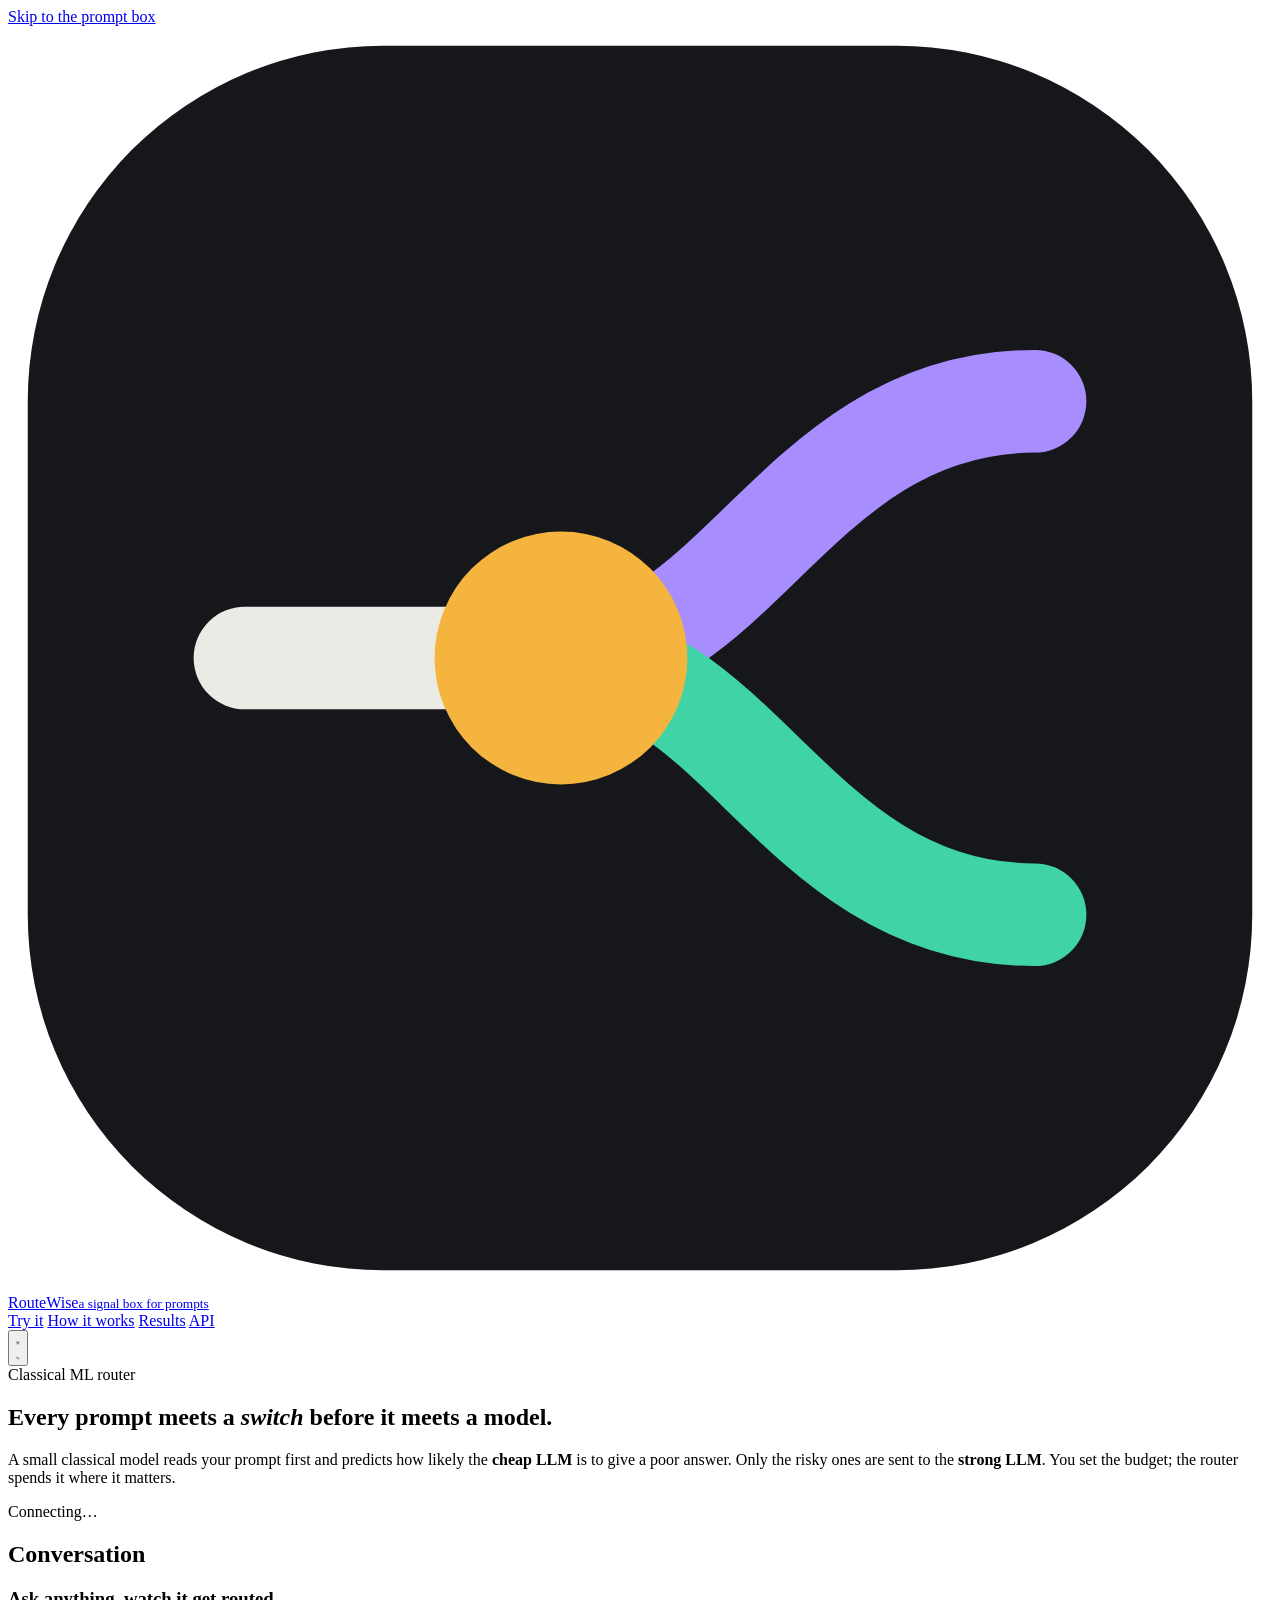
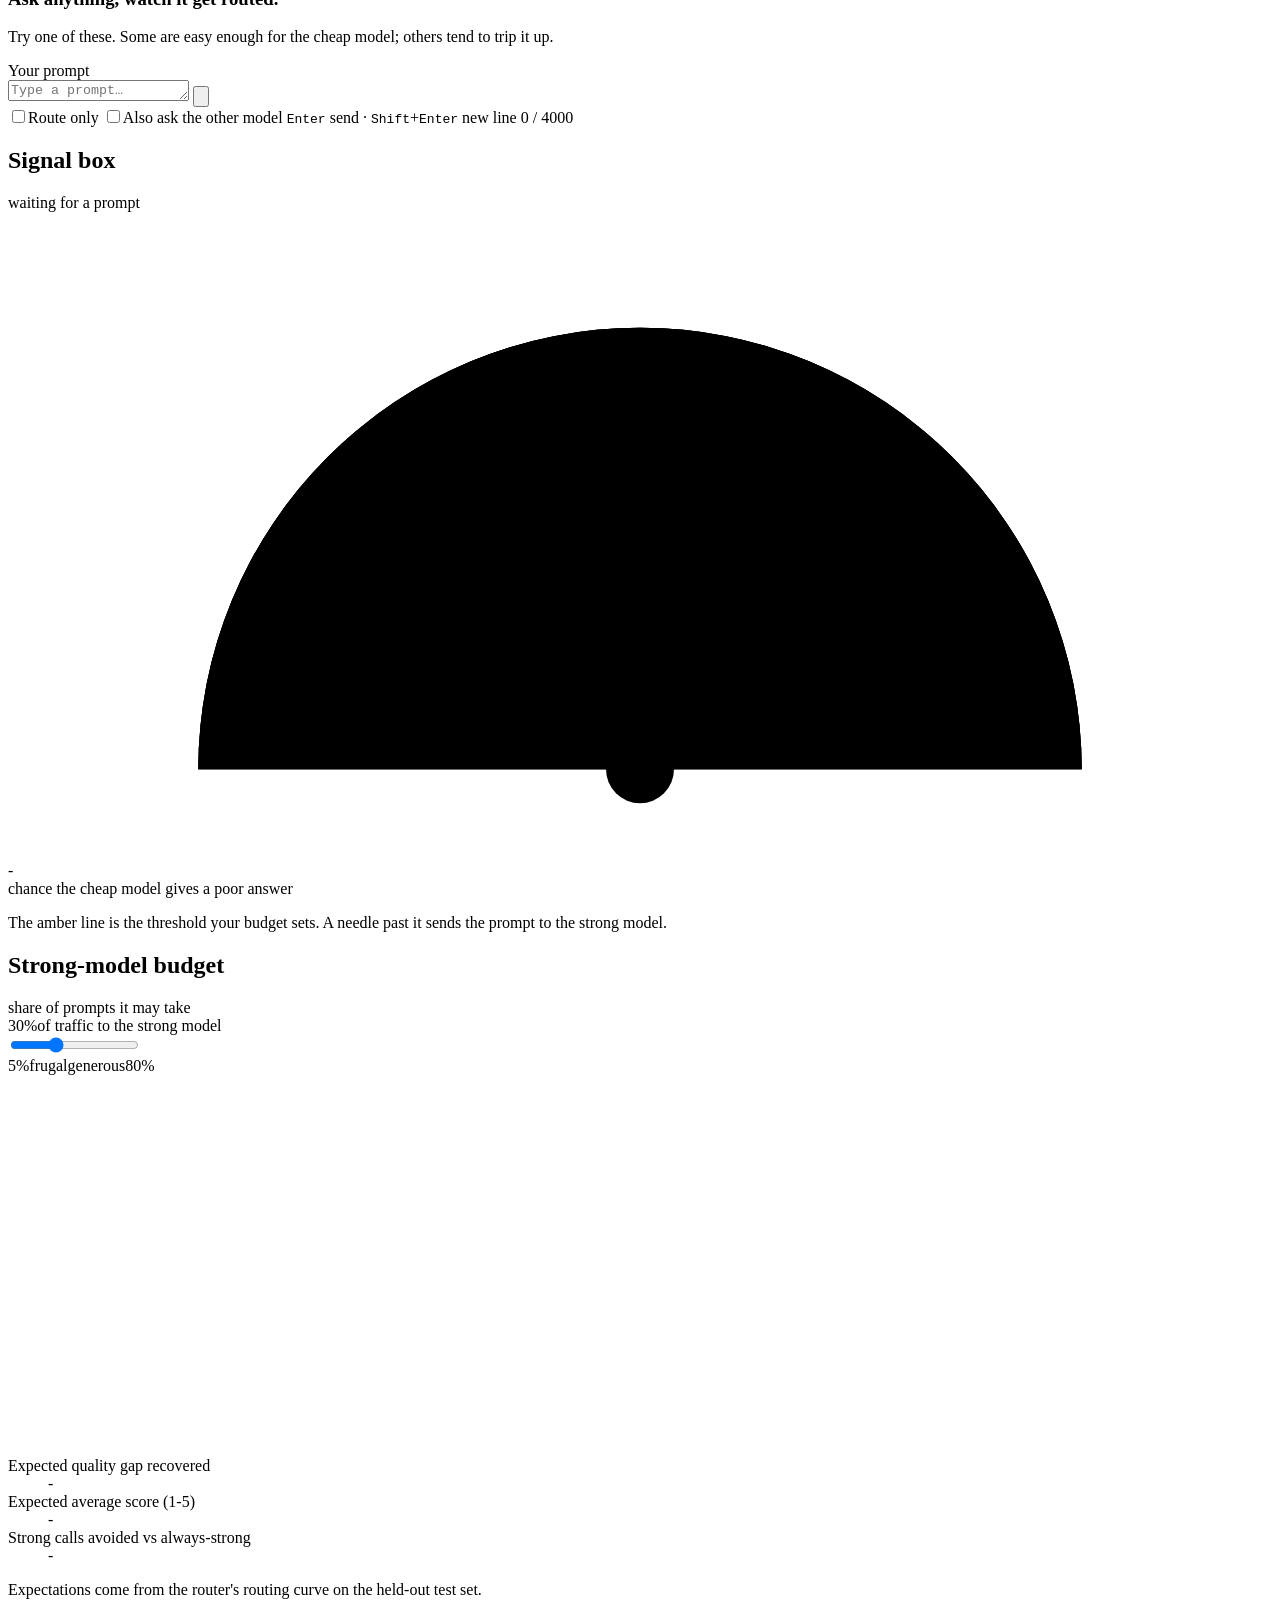
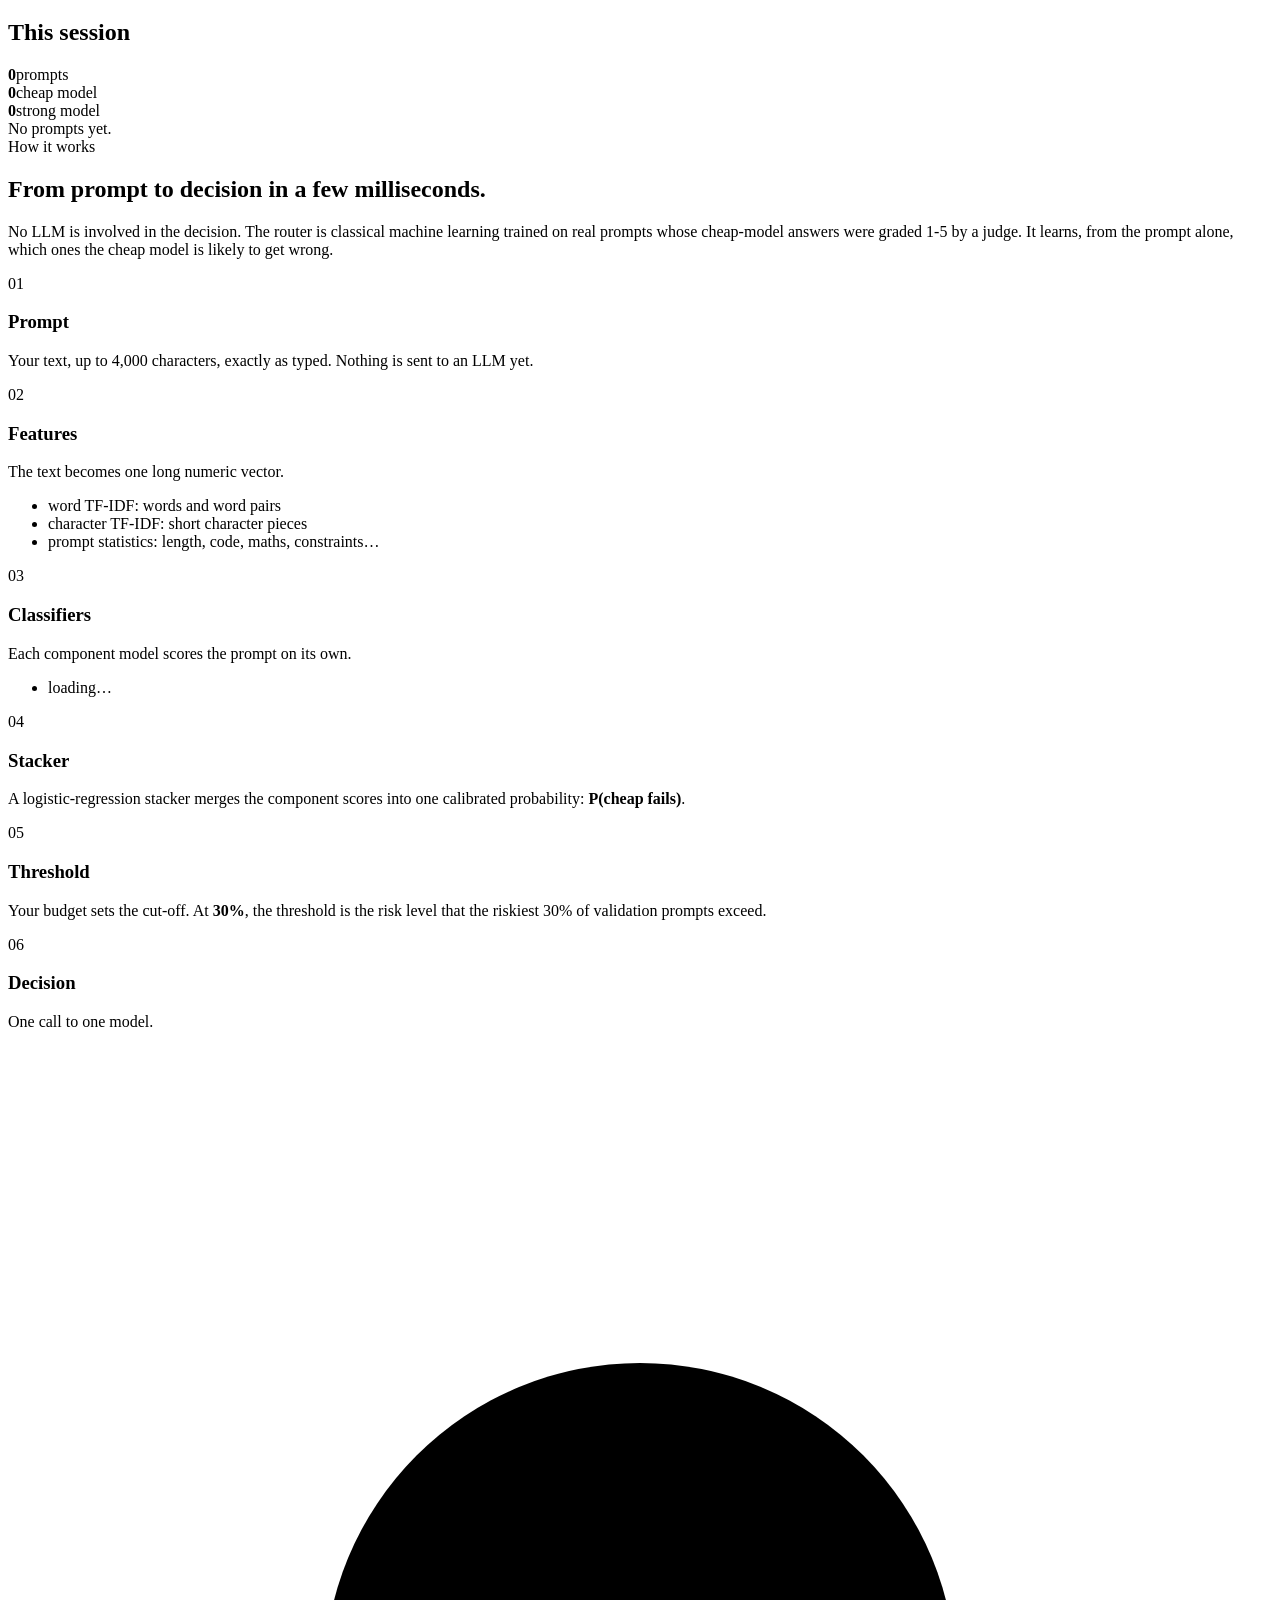
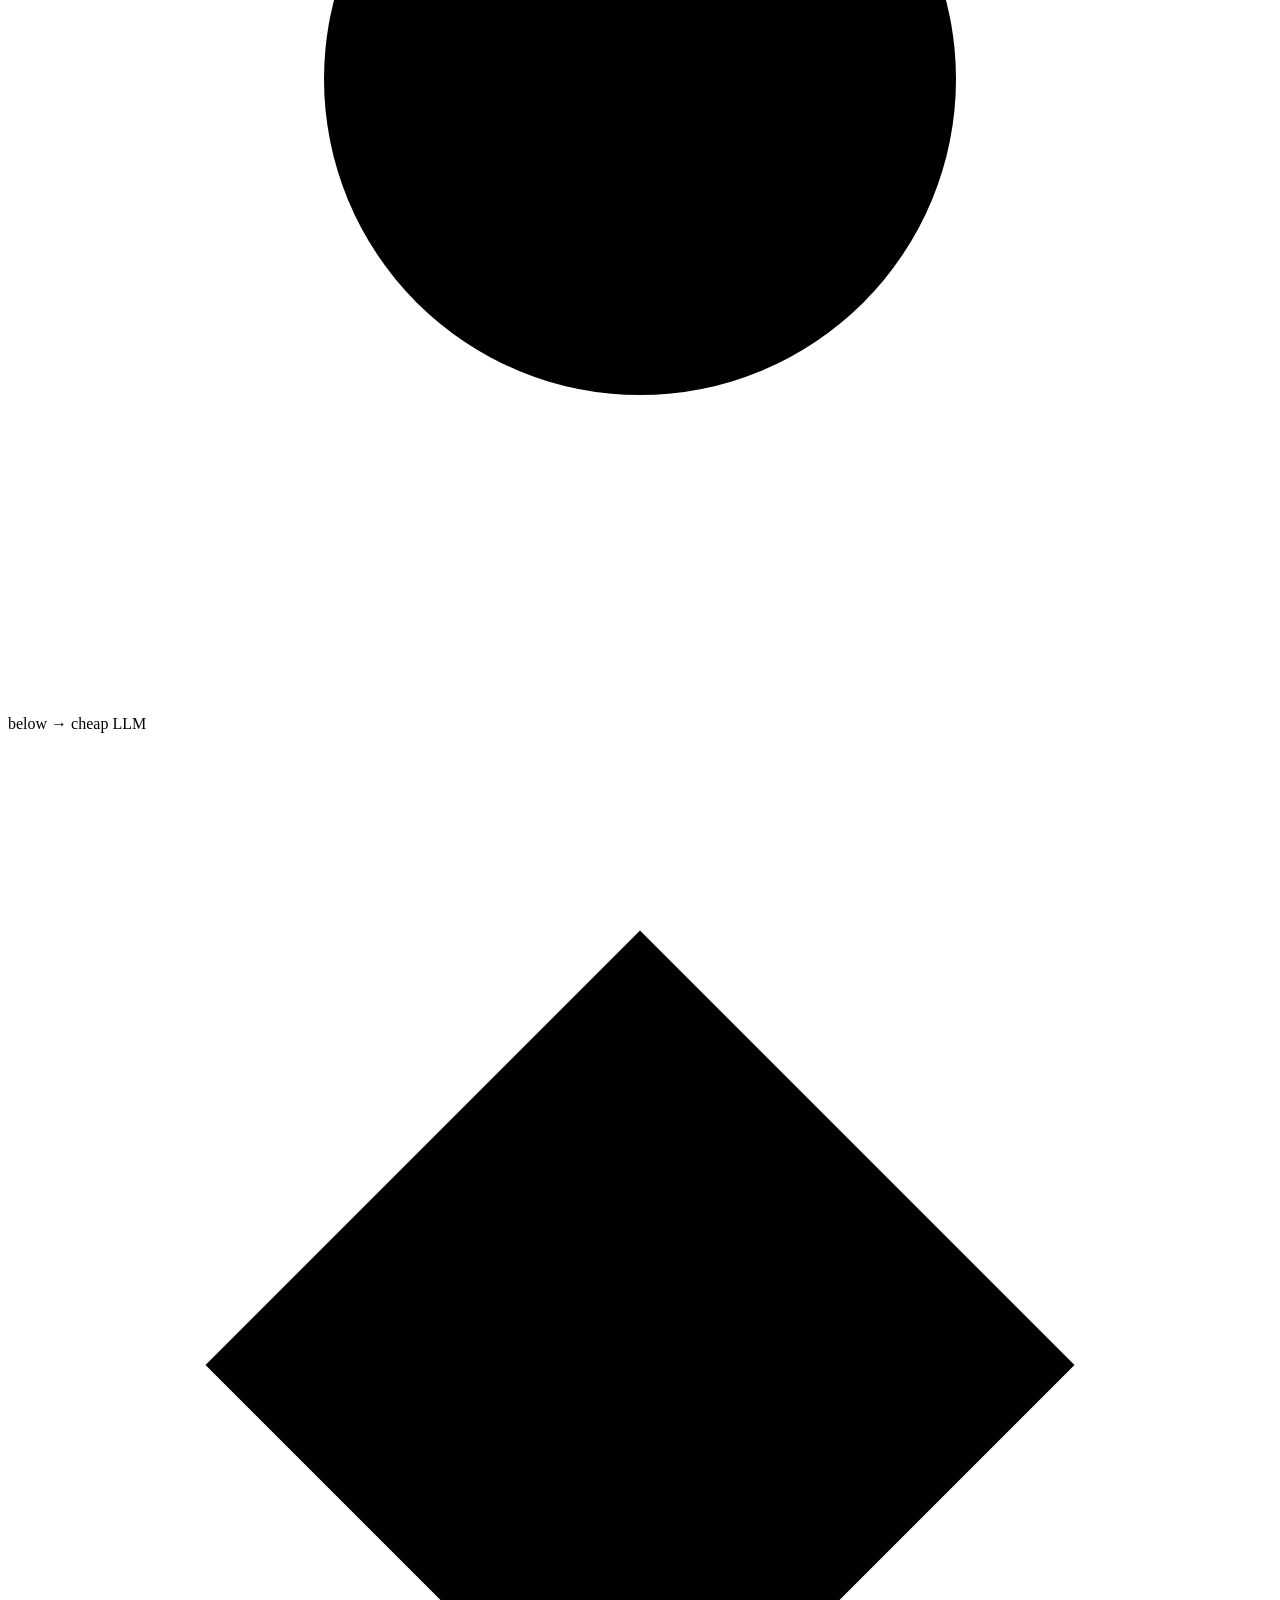
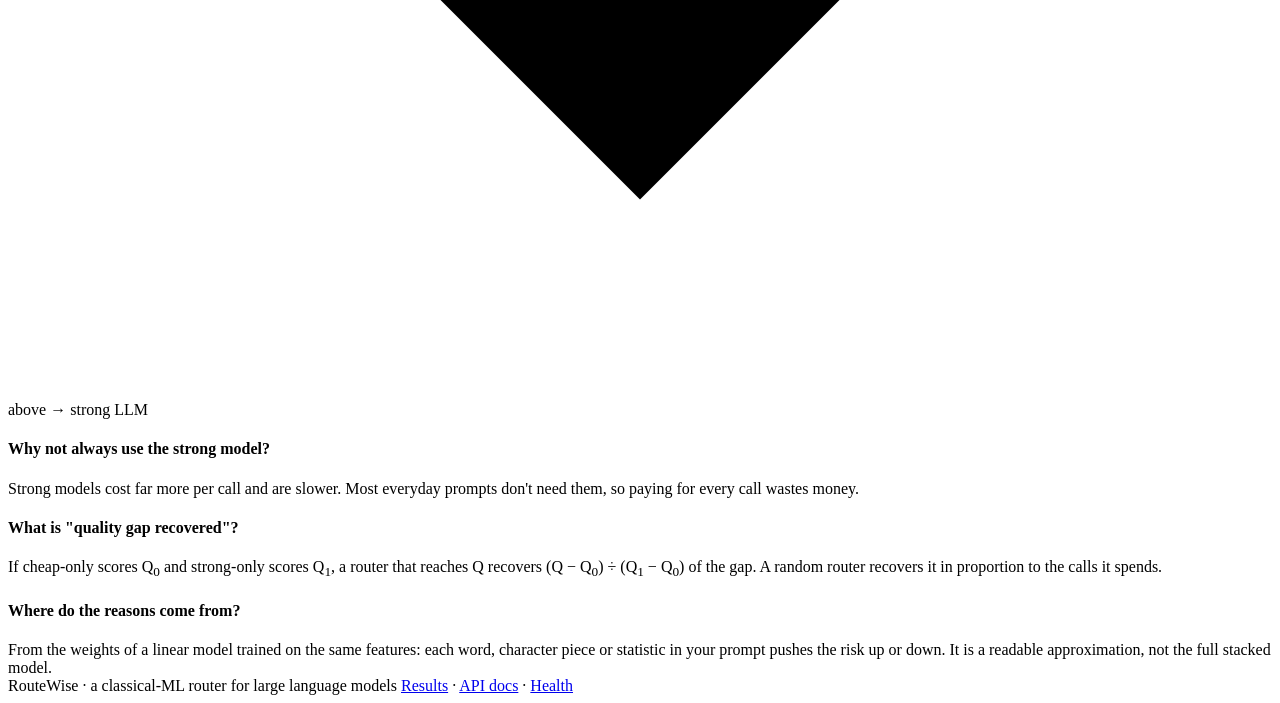
==== app/static/index.html @ d9f75d58 "RouteWise: classical-ML router that sends each prompt to the cheapest capable LLM - Data pipeline on" ====
<!doctype html>
<html lang="en">
<head>
<meta charset="utf-8">
<meta name="viewport" content="width=device-width, initial-scale=1">
<title>RouteWise · try it</title>
<meta name="description" content="A classical ML model reads each prompt first and decides whether a cheap LLM is enough or the strong LLM is needed.">
<meta name="color-scheme" content="light dark">
<link rel="icon" href="/static/favicon.svg" type="image/svg+xml">
<link rel="stylesheet" href="/static/style.css">
<script src="/static/theme.js"></script>
</head>
<body>
<a class="skip" href="#prompt">Skip to the prompt box</a>

<header class="site-head">
  <div class="wrap">
    <a class="brand" href="/" aria-label="RouteWise home">
      <svg viewBox="0 0 32 32" aria-hidden="true"><rect x=".5" y=".5" width="31" height="31" rx="9" fill="#16171b" stroke="var(--line-2)"/><path d="M6 16h8" stroke="#eceae4" stroke-width="2.6" stroke-linecap="round" fill="none"/><path d="M14 16c4.5 0 6-6.5 12-6.5" stroke="#a88dff" stroke-width="2.6" stroke-linecap="round" fill="none"/><path d="M14 16c4.5 0 6 6.5 12 6.5" stroke="#3fd3a6" stroke-width="2.6" stroke-linecap="round" fill="none"/><circle cx="14" cy="16" r="3.2" fill="#f4b43e"/></svg>
      <span>RouteWise<small>a signal box for prompts</small></span>
    </a>
    <nav class="nav" aria-label="Main">
      <a href="/" aria-current="page">Try it</a>
      <a href="#how" class="hide-sm">How it works</a>
      <a href="/results">Results</a>
      <a href="/api/docs" class="ext">API</a>
    </nav>
    <button class="theme-btn" id="themeBtn" type="button" aria-label="Toggle colour theme">
      <svg class="sun" viewBox="0 0 24 24" fill="none" stroke="currentColor" stroke-width="2" stroke-linecap="round" aria-hidden="true"><circle cx="12" cy="12" r="4.2"/><path d="M12 2.5v2M12 19.5v2M4.6 4.6l1.4 1.4M18 18l1.4 1.4M2.5 12h2M19.5 12h2M4.6 19.4 6 18M18 6l1.4-1.4"/></svg>
      <svg class="moon" viewBox="0 0 24 24" fill="none" stroke="currentColor" stroke-width="2" stroke-linecap="round" stroke-linejoin="round" aria-hidden="true"><path d="M20 14.5A8 8 0 0 1 9.5 4a8 8 0 1 0 10.5 10.5z"/></svg>
    </button>
  </div>
</header>

<main id="main">
  <section class="wrap hero" aria-labelledby="heroTitle">
    <div>
      <div class="eyebrow" id="heroEyebrow">Classical ML router</div>
      <h1 id="heroTitle">Every prompt meets a <em>switch</em> before it meets a model.</h1>
    </div>
    <div>
      <p class="lede">A small classical model reads your prompt first and predicts how likely the
        <strong class="c-cheap">cheap LLM</strong> is to give a poor answer. Only the risky ones are sent to the
        <strong class="c-strong">strong LLM</strong>. You set the budget; the router spends it where it matters.</p>
      <div class="status" id="status" aria-live="polite">
        <span class="pill" id="modePill"><span class="led"></span><span>Connecting…</span></span>
      </div>
    </div>
  </section>

  <section class="wrap console" aria-label="Chat with the router">
    <div class="card chat">
      <div class="chat-head">
        <h2>Conversation</h2>
        <button class="btn ghost" id="clearBtn" type="button" hidden>Clear</button>
      </div>
      <div class="banner" id="demoBanner" hidden>
        <svg viewBox="0 0 24 24" fill="none" stroke="currentColor" stroke-width="2" stroke-linecap="round" aria-hidden="true"><circle cx="12" cy="12" r="9.5"/><path d="M12 7.5v5.5M12 16.5v.01"/></svg>
        <div><strong>Routing-only demo.</strong> This server has no LLM key, so no model is called. You will see every routing
          decision, the risk score and the reasons, but not an answer.</div>
      </div>
      <div class="thread" id="thread" role="log" aria-live="polite" aria-label="Messages and routing decisions">
        <div class="empty" id="empty">
          <h3>Ask anything, watch it get routed.</h3>
          <p>Try one of these. Some are easy enough for the cheap model; others tend to trip it up.</p>
          <div class="examples" id="examples"></div>
        </div>
      </div>
      <form class="composer" id="ask" autocomplete="off">
        <label for="prompt" class="sr-only">Your prompt</label>
        <div class="field">
          <textarea id="prompt" rows="1" maxlength="4000" placeholder="Type a prompt…" aria-describedby="keyHint"></textarea>
          <button class="btn primary send" id="send" type="submit" aria-label="Send prompt">
            <svg viewBox="0 0 24 24" fill="none" stroke="currentColor" stroke-width="2.2" stroke-linecap="round" stroke-linejoin="round" aria-hidden="true"><path d="M5 12h14M13 6l6 6-6 6"/></svg>
          </button>
        </div>
        <div class="composer-row">
          <label class="toggle"><input type="checkbox" id="routeOnly"><span>Route only</span></label>
          <label class="toggle"><input type="checkbox" id="compare"><span>Also ask the other model</span></label>
          <span class="spacer"></span>
          <span id="keyHint"><kbd>Enter</kbd> send · <kbd>Shift</kbd>+<kbd>Enter</kbd> new line</span>
          <span class="count num" id="count" aria-live="off">0 / 4000</span>
        </div>
      </form>
    </div>

    <aside class="side" aria-label="Router panel">
      <section class="card pad" aria-labelledby="sbTitle">
        <div class="card-title"><h2 id="sbTitle">Signal box</h2><span class="small muted" id="sbSub">waiting for a prompt</span></div>
        <div class="gauge-wrap">
          <svg class="gauge idle" id="gauge" viewBox="-26 -4 372 190" role="img" aria-labelledby="gaugeDesc">
            <desc id="gaugeDesc">Risk gauge: no prompt routed yet.</desc>
            <path class="track-bg" d="M30 160 A130 130 0 0 1 290 160"/>
            <path class="zone cheap" id="zoneCheap" pathLength="100" d="M30 160 A130 130 0 0 1 290 160" style="stroke-dasharray:30 100"/>
            <path class="zone strong" id="zoneStrong" pathLength="100" d="M30 160 A130 130 0 0 1 290 160" style="stroke-dasharray:70 100;stroke-dashoffset:-30"/>
            <g id="ticks"></g>
            <g class="thr-g" id="thrG" style="transform:rotate(-36deg)"><line class="thr-line" x1="160" y1="16" x2="160" y2="44"/></g>
            <g class="needle-g" id="needleG" style="transform:rotate(-90deg)"><line class="needle" x1="160" y1="160" x2="160" y2="52"/></g>
            <circle class="hub" cx="160" cy="160" r="10"/><circle class="hub-in" cx="160" cy="160" r="4"/>
          </svg>
        </div>
        <div class="gauge-read">
          <div class="big" id="pBig">-</div>
          <div class="lab">chance the cheap model gives a poor answer</div>
        </div>
        <div class="verdict" id="verdict" aria-live="polite"></div>
        <p class="verdict-note" id="verdictNote">The <span class="c-signal">amber line</span> is the threshold your budget sets. A needle past it sends the prompt to the strong model.</p>
        <div class="why-cols" id="why" hidden>
          <div class="why-col"><h4><i class="bg-strong"></i>Pushed towards the strong model</h4><div class="chips" id="whyStrong"></div></div>
          <div class="why-col"><h4><i class="bg-cheap"></i>Pushed towards the cheap model</h4><div class="chips" id="whyCheap"></div></div>
        </div>
        <div class="signals" id="signals" hidden></div>
      </section>

      <section class="card pad" aria-labelledby="budgetTitle">
        <div class="card-title"><h2 id="budgetTitle">Strong-model budget</h2><span class="small muted">share of prompts it may take</span></div>
        <div class="budget-val"><span class="big" id="shareLbl">30%</span><span class="muted small">of traffic to the strong model</span></div>
        <input class="range" id="share" type="range" min="5" max="80" step="5" value="30" aria-describedby="budgetHelp" aria-valuetext="30 percent">
        <div class="range-scale" aria-hidden="true"><span>5%</span><span>frugal</span><span>generous</span><span>80%</span></div>
        <svg class="spark" id="spark" viewBox="0 0 300 86" aria-hidden="true" hidden></svg>
        <dl class="kv">
          <dt>Expected quality gap recovered</dt><dd id="expPgr">-</dd>
          <dt>Expected average score (1-5)</dt><dd id="expQ">-</dd>
          <dt>Strong calls avoided vs always-strong</dt><dd id="saved">-</dd>
        </dl>
        <p class="cap" id="budgetHelp">Expectations come from the router's routing curve on the held-out test set.</p>
      </section>

      <section class="card pad" aria-labelledby="sessTitle">
        <div class="card-title"><h2 id="sessTitle">This session</h2><span class="small muted" id="sessShare"></span></div>
        <div class="tally">
          <div><b id="nAll">0</b><span>prompts</span></div>
          <div><b id="nCheap" class="c-cheap">0</b><span>cheap model</span></div>
          <div><b id="nStrong" class="c-strong">0</b><span>strong model</span></div>
        </div>
        <div class="split" aria-hidden="true"><i class="bg-cheap" id="splitCheap" style="flex-grow:0"></i><i class="bg-strong" id="splitStrong" style="flex-grow:0"></i></div>
        <div class="small muted" id="sessAvg">No prompts yet.</div>
      </section>
    </aside>
  </section>

  <section class="wrap how" id="how" aria-labelledby="howTitle">
    <div class="section-head">
      <div>
        <div class="eyebrow">How it works</div>
        <h2 id="howTitle">From prompt to decision in a few milliseconds.</h2>
      </div>
      <p>No LLM is involved in the decision. The router is classical machine learning trained on real prompts whose
        cheap-model answers were graded 1-5 by a judge. It learns, from the prompt alone, which ones the cheap model is likely to get wrong.</p>
    </div>
    <div class="pipe" role="list">
      <span class="pulse" aria-hidden="true"></span>
      <div class="stage" role="listitem"><div class="node">
        <div class="n">01</div><h3>Prompt</h3>
        <p>Your text, up to 4,000 characters, exactly as typed. Nothing is sent to an LLM yet.</p>
      </div></div>
      <div class="stage" role="listitem"><div class="node">
        <div class="n">02</div><h3>Features</h3>
        <p>The text becomes one long numeric vector.</p>
        <ul><li>word TF-IDF: words and word pairs</li><li>character TF-IDF: short character pieces</li><li>prompt statistics: length, code, maths, constraints…</li></ul>
      </div></div>
      <div class="stage" role="listitem"><div class="node">
        <div class="n">03</div><h3>Classifiers</h3>
        <p>Each component model scores the prompt on its own.</p>
        <ul id="components"><li class="muted">loading…</li></ul>
      </div></div>
      <div class="stage router" role="listitem"><div class="node">
        <div class="n">04</div><h3>Stacker</h3>
        <p>A logistic-regression stacker merges the component scores into one calibrated probability: <strong>P(cheap fails)</strong>.</p>
      </div></div>
      <div class="stage" role="listitem"><div class="node">
        <div class="n">05</div><h3>Threshold</h3>
        <p>Your budget sets the cut-off. At <strong id="howShare">30%</strong>, the threshold is the risk level that the riskiest <span id="howShare2">30%</span> of validation prompts exceed.</p>
      </div></div>
      <div class="stage" role="listitem"><div class="node">
        <div class="n">06</div><h3>Decision</h3>
        <p>One call to one model.</p>
        <div class="fork">
          <span class="route-badge cheap"><svg viewBox="0 0 16 16" aria-hidden="true"><circle cx="8" cy="8" r="4" fill="currentColor"/></svg>below → cheap LLM</span>
          <span class="route-badge strong"><svg viewBox="0 0 16 16" aria-hidden="true"><path d="M8 2.5l5.5 5.5L8 13.5 2.5 8z" fill="currentColor"/></svg>above → strong LLM</span>
        </div>
      </div></div>
    </div>
    <div class="how-notes">
      <div class="card"><h4>Why not always use the strong model?</h4>Strong models cost far more per call and are slower. Most everyday prompts don't need them, so paying for every call wastes money.</div>
      <div class="card"><h4>What is "quality gap recovered"?</h4>If cheap-only scores Q<sub>0</sub> and strong-only scores Q<sub>1</sub>, a router that reaches Q recovers (Q − Q<sub>0</sub>) ÷ (Q<sub>1</sub> − Q<sub>0</sub>) of the gap. A random router recovers it in proportion to the calls it spends.</div>
      <div class="card"><h4>Where do the reasons come from?</h4>From the weights of a linear model trained on the same features: each word, character piece or statistic in your prompt pushes the risk up or down. It is a readable approximation, not the full stacked model.</div>
    </div>
  </section>
</main>

<footer class="site-foot">
  <div class="wrap">
    <span>RouteWise · a classical-ML router for large language models</span>
    <span><a href="/results">Results</a> · <a href="/api/docs">API docs</a> · <a href="/api/health">Health</a></span>
  </div>
</footer>
<script src="/static/common.js"></script>
<script src="/static/md.js"></script>
<script src="/static/app.js"></script>
</body>
</html>
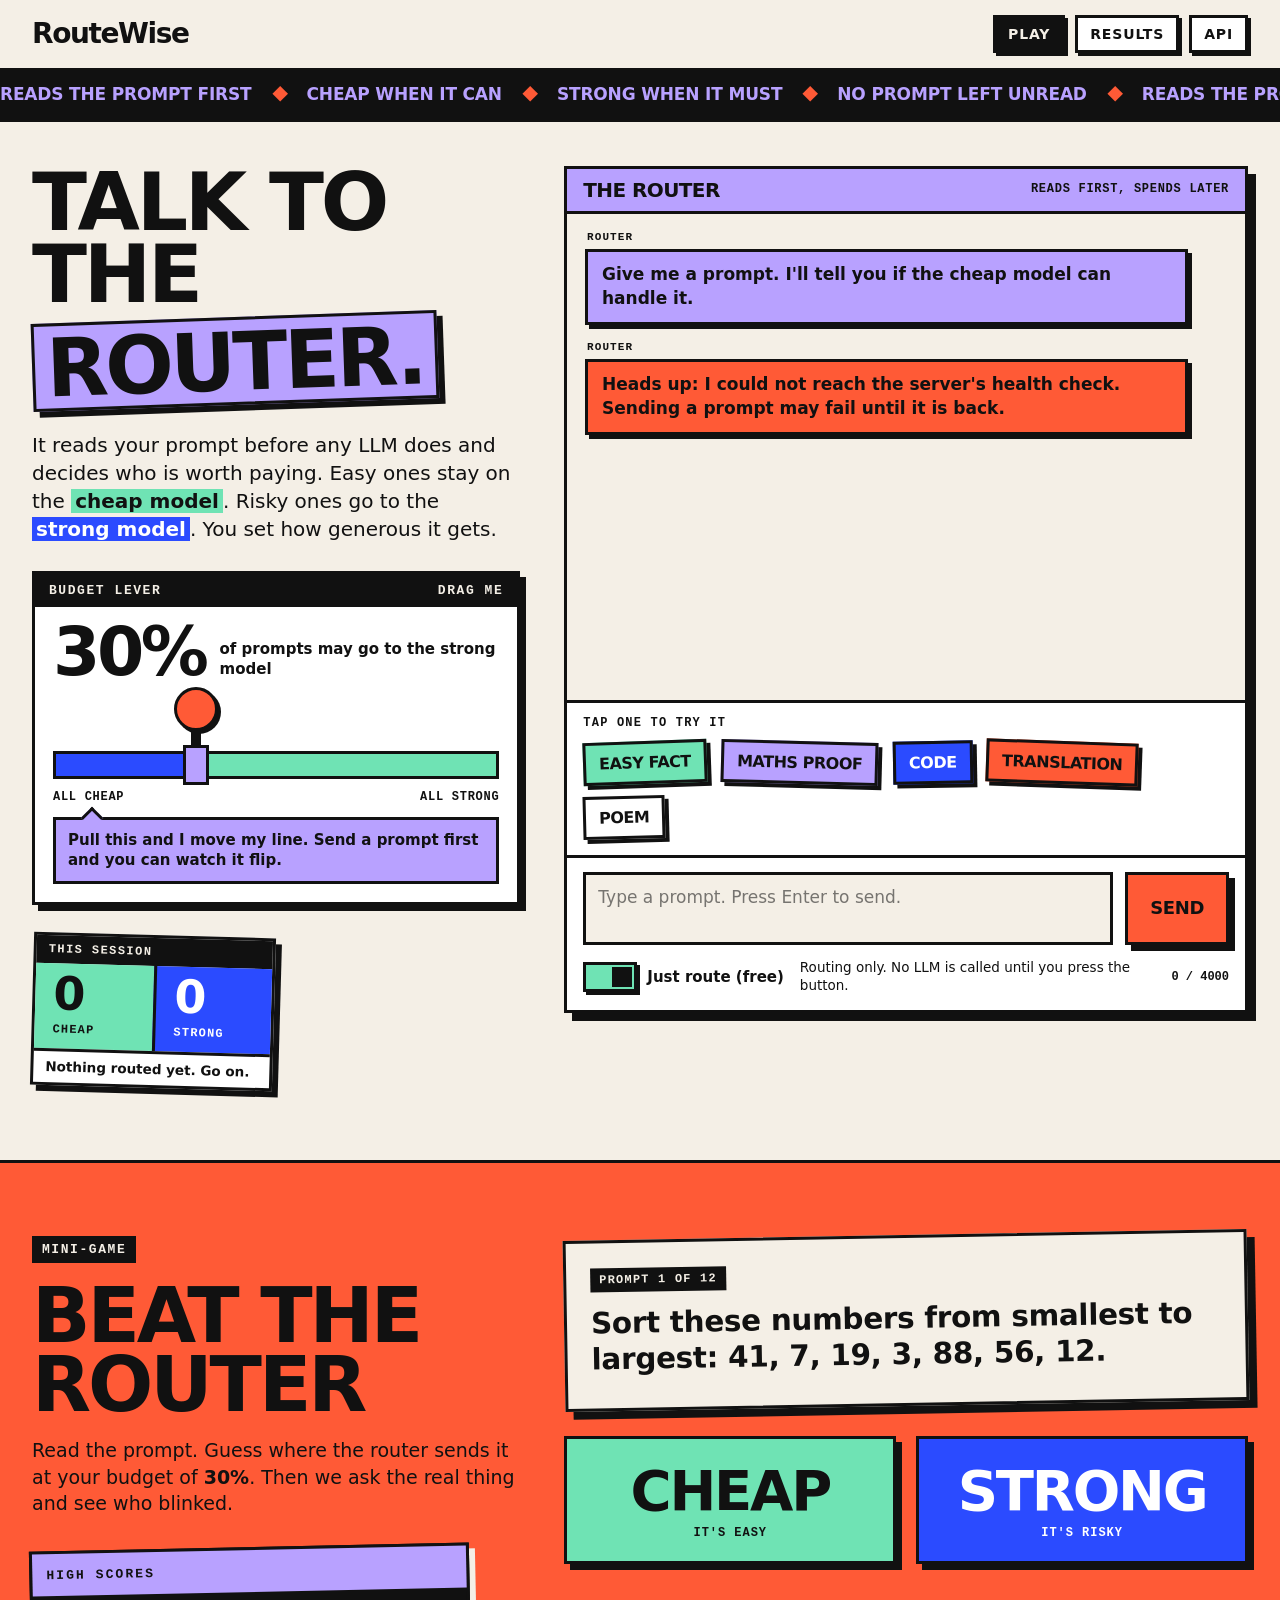
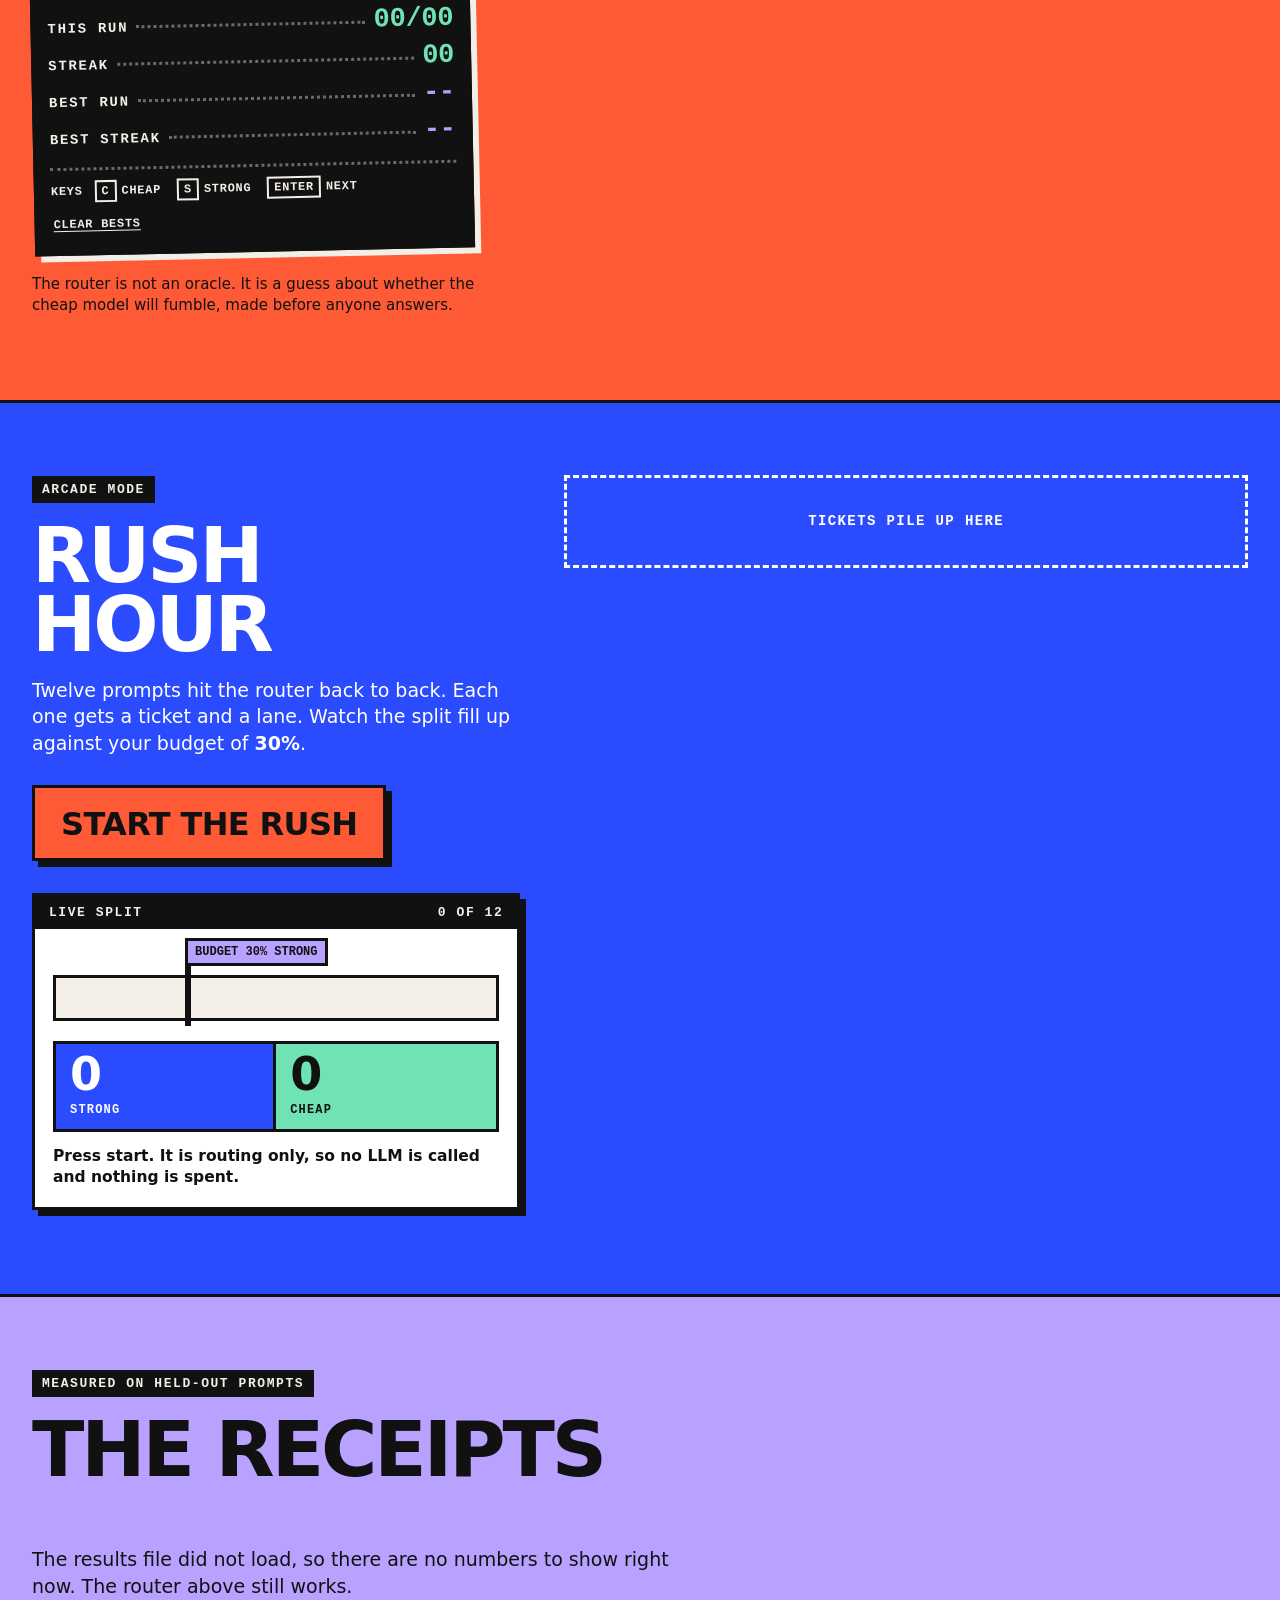
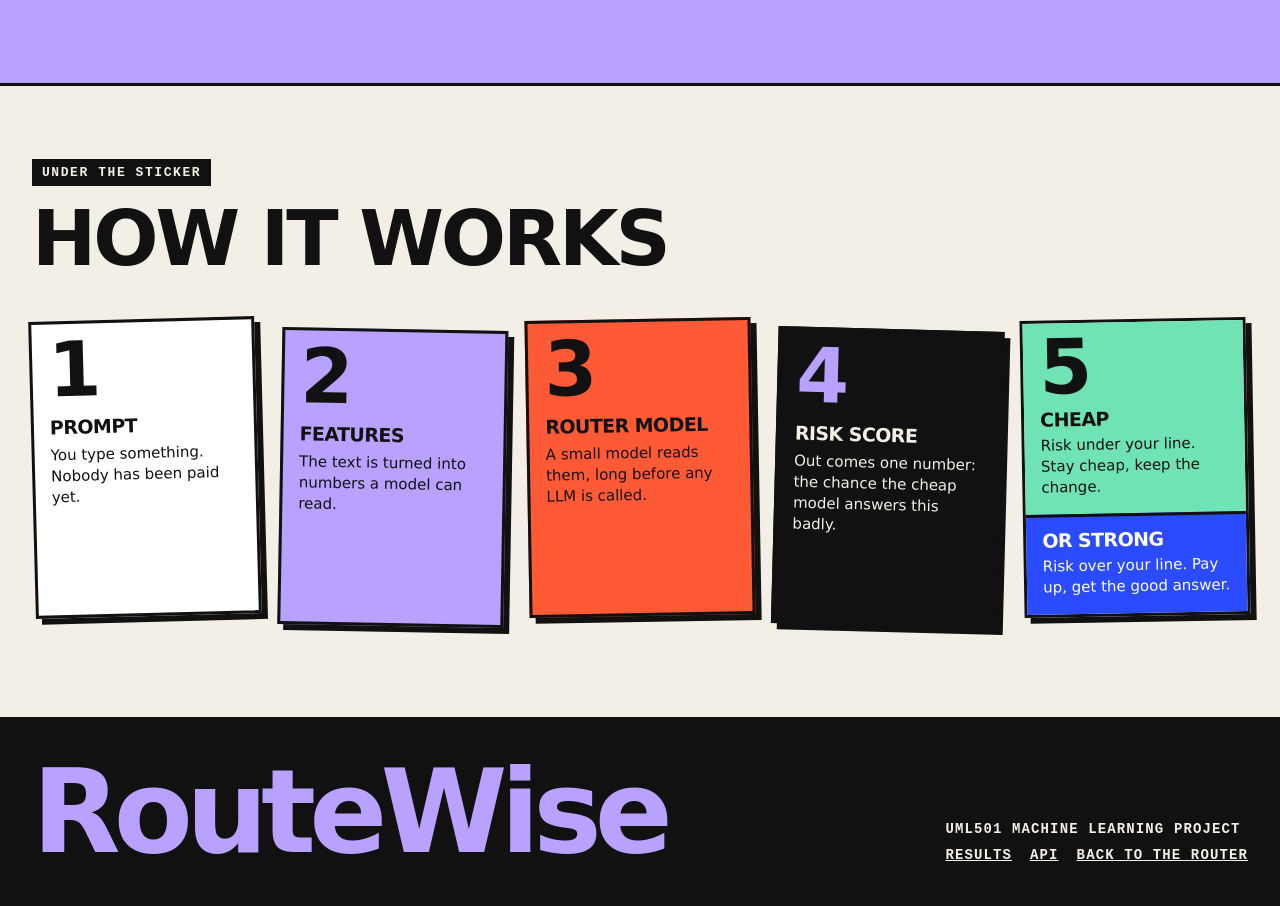
==== commit 3b612972: "Distilled transformer router, new web app, slides and project summary - Fine-tuned and distilled tra" ====
--- a/app/static/index.html
+++ b/app/static/index.html
@@ -3,200 +3,1755 @@
 <head>
 <meta charset="utf-8">
 <meta name="viewport" content="width=device-width, initial-scale=1">
-<title>RouteWise · try it</title>
-<meta name="description" content="A classical ML model reads each prompt first and decides whether a cheap LLM is enough or the strong LLM is needed.">
-<meta name="color-scheme" content="light dark">
-<link rel="icon" href="/static/favicon.svg" type="image/svg+xml">
-<link rel="stylesheet" href="/static/style.css">
-<script src="/static/theme.js"></script>
+<title>RouteWise: talk to the router</title>
+<meta name="description" content="RouteWise reads a prompt before any LLM answers it and decides whether the cheap model can handle it.">
+<link rel="icon" href="/static/favicon.svg?v=20261127b" type="image/svg+xml">
+<style>
+/* ==========================================================================================
+   RouteWise design system. The palette and tokens live here; other pages copy this block.
+   Meaning of the colours: mint = cheap model, blue = strong model, lilac = the router and its
+   threshold, coral = action and warnings. Ink text on every colour except blue and ink (white/paper).
+   ========================================================================================== */
+:root{
+  --paper:#F4EFE6;   /* page background, cream */
+  --ink:#111111;     /* text, borders, hard shadows */
+  --blue:#2B4BFF;    /* strong model */
+  --coral:#FF5A36;   /* primary buttons, warnings */
+  --mint:#6FE3B4;    /* cheap model */
+  --lilac:#B8A1FF;   /* router, threshold, accent blocks */
+  --white:#FFFFFF;   /* panels */
+  --b:3px solid var(--ink);              /* every border */
+  --sh:6px 6px 0 var(--ink);             /* hard offset shadow, no blur */
+  --sh-s:4px 4px 0 var(--ink);           /* smaller shadow for small parts and phones */
+  --display:"Arial Black","Helvetica Neue","Segoe UI Black","Segoe UI",system-ui,sans-serif;   /* headlines: weight 900, uppercase, tight */
+  --body:system-ui,"Segoe UI",Helvetica,Arial,sans-serif;
+  --mono:ui-monospace,"SF Mono",Menlo,Consolas,"Liberation Mono",monospace;                    /* numbers and small labels */
+}
+*,*::before,*::after{box-sizing:border-box}
+[hidden]{display:none!important}
+html{scroll-behavior:smooth;-webkit-text-size-adjust:100%}
+body{margin:0;background:var(--paper);color:var(--ink);font:17px/1.5 var(--body);overflow-x:hidden}
+h1,h2,h3,p{margin:0}
+a{color:inherit}
+button,input,textarea{font:inherit;color:inherit}
+:focus-visible{outline:3px solid var(--ink);outline-offset:3px}
+.on-dark :focus-visible{outline-color:var(--paper)}
+.wrap{max-width:1320px;margin:0 auto;padding:0 32px}
+.display{font-family:var(--display);font-weight:900;text-transform:uppercase;letter-spacing:-.04em;line-height:.9}
+.mono{font-family:var(--mono)}
+.kicker{font:700 13px/1 var(--mono);text-transform:uppercase;letter-spacing:.12em;display:inline-block;background:var(--ink);color:var(--paper);padding:7px 10px;margin-bottom:18px}
+.sr{position:absolute;width:1px;height:1px;overflow:hidden;clip:rect(0 0 0 0);white-space:nowrap}
+
+/* ---------- buttons ---------- */
+.btn{font-family:var(--display);font-weight:900;text-transform:uppercase;letter-spacing:-.02em;line-height:1;
+  border:var(--b);box-shadow:var(--sh);background:var(--lilac);color:var(--ink);padding:14px 20px;cursor:pointer;
+  transition:transform .08s ease,box-shadow .08s ease;border-radius:0;-webkit-tap-highlight-color:transparent}
+.btn:hover{transform:translate(-1px,-1px);box-shadow:7px 7px 0 var(--ink)}
+.btn:active{transform:translate(4px,4px);box-shadow:2px 2px 0 var(--ink)}
+.btn[disabled]{cursor:not-allowed;opacity:.55;transform:none;box-shadow:var(--sh)}
+.btn.coral{background:var(--coral)}
+.btn.mint{background:var(--mint)}
+.btn.blue{background:var(--blue);color:var(--white)}
+.btn.white{background:var(--white)}
+.btn.small{font-size:13px;padding:9px 12px;box-shadow:var(--sh-s)}
+.btn.small:hover{box-shadow:5px 5px 0 var(--ink)}
+.btn.small:active{transform:translate(3px,3px);box-shadow:1px 1px 0 var(--ink)}
+
+/* ---------- header ---------- */
+.top{border-bottom:var(--b);background:var(--paper)}
+.top .wrap{display:flex;align-items:center;gap:20px;height:68px}
+.wordmark{font-family:var(--display);font-weight:900;font-size:28px;letter-spacing:-.05em;text-decoration:none;line-height:1}
+.top nav{margin-left:auto;display:flex;gap:10px;align-items:center}
+.top nav a{font:800 14px/1 var(--body);text-transform:uppercase;letter-spacing:.06em;text-decoration:none;border:var(--b);padding:9px 12px;background:var(--white);box-shadow:3px 3px 0 var(--ink);transition:transform .08s,box-shadow .08s}
+.top nav a:hover{background:var(--lilac)}
+.top nav a[aria-current="page"]{background:var(--ink);color:var(--paper)}
+.top nav a:active{transform:translate(3px,3px);box-shadow:0 0 0 var(--ink)}
+.status{font:700 12px/1 var(--mono);text-transform:uppercase;letter-spacing:.08em;display:flex;align-items:center;gap:7px}
+.status i{width:12px;height:12px;background:var(--mint);border:2px solid var(--ink);border-radius:50%;display:block}
+
+/* ---------- ticker ---------- */
+.ticker{background:var(--ink);color:var(--lilac);border-bottom:var(--b);overflow:hidden;white-space:nowrap}
+.ticker-track{display:inline-flex;animation:tick 46s linear infinite;will-change:transform}
+.ticker:hover .ticker-track{animation-play-state:paused}
+.ticker-set{display:inline-flex;align-items:center}
+.ticker-set span{font-family:var(--display);font-weight:900;text-transform:uppercase;font-size:17px;letter-spacing:-.01em;padding:11px 0}
+.ticker-set span::after{content:"";display:inline-block;width:11px;height:11px;background:var(--coral);margin:0 22px;transform:rotate(45deg) translateY(-1px)}
+@keyframes tick{to{transform:translateX(-50%)}}
+
+/* ---------- hero ---------- */
+.hero{display:grid;grid-template-columns:minmax(0,5fr) minmax(0,7fr);grid-template-areas:"head chat" "ctrl chat";gap:28px 44px;padding-top:44px;padding-bottom:72px;align-items:start}
+.hero-head{grid-area:head;position:relative}
+.hero-ctrl{grid-area:ctrl}
+.chat{grid-area:chat}
+h1{font-size:clamp(50px,6.3vw,94px)}
+h1 span{display:block}
+h1 .block{display:inline-block;background:var(--lilac);border:var(--b);box-shadow:var(--sh);padding:.08em .14em .04em;transform:rotate(-2deg);margin-top:.08em}
+.lede{font-size:20px;line-height:1.4;max-width:30em;margin-top:26px;font-weight:500}
+.lede b{background:var(--mint);padding:0 4px;font-weight:700;-webkit-box-decoration-break:clone;box-decoration-break:clone}
+.lede b.s{background:var(--blue);color:var(--white)}
+.burst{position:absolute;right:18px;top:calc(clamp(50px,6.3vw,94px)*.72);width:124px;height:124px;transform:rotate(12deg);display:grid;place-items:center;text-align:center}
+.burst svg{position:absolute;inset:0;width:100%;height:100%;overflow:visible}
+.burst div{position:relative;font-family:var(--display);font-weight:900;text-transform:uppercase;line-height:.95;font-size:13px;letter-spacing:-.02em}
+.burst strong{display:block;font-size:30px;letter-spacing:-.05em}
+
+/* lever */
+.panel{border:var(--b);background:var(--white);box-shadow:var(--sh)}
+.panel-h{background:var(--ink);color:var(--paper);font:700 13px/1 var(--mono);text-transform:uppercase;letter-spacing:.12em;padding:10px 14px;display:flex;justify-content:space-between;gap:10px}
+.lever-body{padding:16px 18px 18px}
+.lever-read{display:flex;align-items:flex-end;gap:14px}
+.lever-num{font-family:var(--display);font-weight:900;font-size:68px;line-height:.85;letter-spacing:-.05em;font-variant-numeric:tabular-nums;flex:none}
+.lever-cap{font-size:15px;line-height:1.3;font-weight:600;padding-bottom:2px}
+.lever-cap span{display:block;font:700 12px/1.3 var(--mono);margin-top:3px}
+.lever{position:relative;height:104px;margin-top:6px;--p:.3;--kw:48px}
+.lever-slot{position:absolute;left:0;right:0;bottom:12px;height:28px;border:var(--b);background:var(--mint);overflow:hidden}
+.lever-fill{position:absolute;top:0;bottom:0;left:0;width:calc(var(--kw)/2 + var(--p)*(100% - var(--kw)));background:var(--blue);border-right:var(--b)}
+.lever input{position:absolute;inset:0;width:100%;height:100%;margin:0;opacity:0;cursor:grab;-webkit-appearance:none;appearance:none;background:transparent;touch-action:pan-y}
+.lever input:active{cursor:grabbing}
+.lever input::-webkit-slider-runnable-track{height:104px}
+.lever input::-webkit-slider-thumb{-webkit-appearance:none;width:48px;height:104px}
+.lever input::-moz-range-thumb{width:48px;height:104px;border:0}
+.lever-knob{position:absolute;bottom:6px;left:calc(var(--p)*(100% - var(--kw)));width:var(--kw);height:98px;pointer-events:none}
+.lever-knob .stick{position:absolute;left:50%;bottom:20px;width:10px;height:48px;margin-left:-5px;background:var(--ink)}
+.lever-knob .ball{position:absolute;left:50%;top:0;width:44px;height:44px;margin-left:-22px;border-radius:50%;background:var(--coral);border:var(--b);box-shadow:3px 3px 0 var(--ink);transition:transform .08s,box-shadow .08s}
+.lever-knob .foot{position:absolute;left:50%;bottom:0;width:26px;height:40px;margin-left:-13px;background:var(--lilac);border:var(--b)}
+.lever input:focus-visible ~ .lever-knob .ball{outline:3px solid var(--ink);outline-offset:4px}
+.lever input:active ~ .lever-knob .ball{transform:translate(2px,2px);box-shadow:1px 1px 0 var(--ink)}
+.lever-ends{display:flex;justify-content:space-between;font:700 12px/1 var(--mono);text-transform:uppercase;letter-spacing:.06em}
+.lever-say{margin-top:14px;border:var(--b);background:var(--lilac);padding:10px 12px;font-size:15px;line-height:1.35;font-weight:600;position:relative}
+.lever-say::before{content:"";position:absolute;top:-10px;left:28px;width:16px;height:16px;background:var(--lilac);border-left:var(--b);border-top:var(--b);transform:rotate(45deg)}
+
+/* tally */
+.tally{margin-top:30px;display:inline-grid;grid-template-columns:auto auto;border:var(--b);box-shadow:var(--sh);transform:rotate(1.6deg);background:var(--white);max-width:100%}
+.tally-h{grid-column:1/-1;background:var(--ink);color:var(--paper);font:700 12px/1 var(--mono);text-transform:uppercase;letter-spacing:.12em;padding:8px 12px}
+.tally-c{padding:10px 18px 8px;min-width:118px}
+.tally-c + .tally-c{border-left:var(--b)}
+.tally-c.c{background:var(--mint)}
+.tally-c.s{background:var(--blue);color:var(--white)}
+.tally-c b{display:block;font-family:var(--display);font-weight:900;font-size:46px;line-height:.9;letter-spacing:-.04em;font-variant-numeric:tabular-nums}
+.tally-c span{font:700 12px/1 var(--mono);text-transform:uppercase;letter-spacing:.1em}
+.tally-f{grid-column:1/-1;border-top:var(--b);padding:7px 12px;font-size:13.5px;font-weight:600;line-height:1.3}
+.tally.bump{animation:bump .3s ease}
+@keyframes bump{40%{transform:rotate(-1.5deg) scale(1.05)}}
+
+/* ---------- chat ---------- */
+.chat{border:var(--b);background:var(--white);box-shadow:8px 8px 0 var(--ink);display:flex;flex-direction:column;min-width:0}
+.chat-h{background:var(--lilac);border-bottom:var(--b);padding:11px 16px;display:flex;align-items:center;justify-content:space-between;gap:12px}
+.chat-h b{font-family:var(--display);font-weight:900;text-transform:uppercase;font-size:20px;letter-spacing:-.03em;line-height:1}
+.chat-h span{font:700 12px/1.2 var(--mono);text-transform:uppercase;letter-spacing:.06em;text-align:right}
+.log{height:clamp(380px,54vh,580px);overflow-y:auto;padding:18px 18px 10px;position:relative;background:var(--paper);overscroll-behavior:contain}
+.log:focus-visible{outline-offset:-6px}
+.msg{display:flex;flex-direction:column;align-items:flex-start;margin:0 0 18px;max-width:94%;min-width:0;animation:pop .18s ease both}
+.msg.user{margin-left:auto;align-items:flex-end}
+.msg.wide{max-width:none;width:calc(100% - 8px)}
+@keyframes pop{from{transform:translateY(10px) scale(.96)}}
+.who{font:700 11px/1 var(--mono);text-transform:uppercase;letter-spacing:.1em;margin:0 2px 6px}
+.bubble{border:var(--b);box-shadow:var(--sh-s);padding:11px 14px;background:var(--lilac);font-size:17px;line-height:1.4;font-weight:600;position:relative;min-width:0;max-width:100%;overflow-wrap:anywhere}
+.msg.user .bubble{background:var(--ink);color:var(--paper);font-weight:500;white-space:pre-wrap}
+.msg.err .bubble{background:var(--coral)}
+.msg.ans .bubble{font-weight:400;font-size:16px;line-height:1.5}
+.msg.ans.cheap .bubble{background:var(--mint)}
+.msg.ans.strong .bubble{background:var(--blue);color:var(--white)}
+.msg.ans .who b{padding:2px 5px;border:2px solid var(--ink);margin-right:5px;display:inline-block}
+.msg.ans.cheap .who b{background:var(--mint)}
+.msg.ans.strong .who b{background:var(--blue);color:var(--white)}
+.think{display:inline-flex;gap:6px;align-items:center;height:22px}
+.think i{width:11px;height:11px;background:var(--ink);display:block;animation:hop .7s infinite ease-in-out}
+.think i:nth-child(2){animation-delay:.12s}.think i:nth-child(3){animation-delay:.24s}
+@keyframes hop{0%,60%,100%{transform:translateY(0)}30%{transform:translateY(-8px)}}
+
+/* markdown inside answers */
+.md > :first-child{margin-top:0}.md > :last-child{margin-bottom:0}
+.md p,.md ul,.md ol,.md pre,.md blockquote,.md .tw{margin:.6em 0}
+.md .mh{font-weight:800;font-size:1.05em;margin:.9em 0 .3em}
+.md ul,.md ol{padding-left:1.3em}
+.md li{margin:.2em 0}
+.md code{font-family:var(--mono);font-size:.9em;background:rgba(17,17,17,.12);padding:1px 4px}
+.strong .md code{background:rgba(255,255,255,.22)}
+.md pre{background:var(--ink);color:var(--paper);padding:12px;overflow-x:auto;border:2px solid var(--ink);font:13px/1.5 var(--mono);white-space:pre}
+.msg .md pre code{background:none;padding:0;font-size:inherit}
+.md .tw{overflow-x:auto}
+.md table{border-collapse:collapse;font-size:.92em}
+.md th,.md td{border:2px solid currentColor;padding:4px 8px;text-align:left;vertical-align:top}
+.md blockquote{border-left:4px solid currentColor;padding-left:10px;margin-left:0}
+.md hr{border:0;border-top:2px solid currentColor;margin:.8em 0}
+
+/* ticket */
+.ticket{border:var(--b);background:var(--white);box-shadow:var(--sh);width:100%;margin-top:12px;position:relative}
+.ticket-top{display:flex;align-items:center;justify-content:space-between;gap:12px;padding:12px 16px 4px}
+.ticket-top .t-id{font:700 11px/1.3 var(--mono);text-transform:uppercase;letter-spacing:.1em}
+.stamp{font-family:var(--display);font-weight:900;text-transform:uppercase;font-size:24px;letter-spacing:-.03em;line-height:1;border:var(--b);padding:7px 12px 6px;transform:rotate(-3deg);box-shadow:3px 3px 0 var(--ink);white-space:nowrap}
+.stamp[data-route="cheap"]{background:var(--mint)}
+.stamp[data-route="strong"]{background:var(--blue);color:var(--white)}
+.stamp.slam{animation:slam .28s cubic-bezier(.2,1.4,.4,1)}
+@keyframes slam{from{transform:rotate(7deg) scale(1.45)}}
+.meter{padding:44px 16px 0}
+.m-track{position:relative}
+.m-bar{height:40px;border:var(--b);background:var(--paper);position:relative;overflow:hidden}
+.m-fill{position:absolute;top:0;bottom:0;left:0;width:0;border-right:var(--b);transition:width .9s cubic-bezier(.2,.9,.25,1),background-color .2s}
+.meter[data-route="cheap"] .m-fill{background:var(--mint)}
+.meter[data-route="strong"] .m-fill{background:var(--blue)}
+.m-line{position:absolute;top:-12px;bottom:-8px;width:6px;margin-left:-3px;background:var(--ink);transition:left .25s ease}
+.m-flag{position:absolute;bottom:100%;left:0;background:var(--lilac);border:var(--b);font:700 12px/1 var(--mono);padding:5px 7px;white-space:nowrap}
+.m-line.flip .m-flag{left:auto;right:0}
+.m-ticks{position:relative;height:22px;margin-top:9px;font:700 11px/1 var(--mono)}
+.m-ticks span{position:absolute;transform:translateX(-50%);white-space:nowrap}
+.m-ticks span:first-child{transform:none}
+.m-ticks span:last-child{transform:translateX(-100%)}
+.m-cap{font:700 11px/1.3 var(--mono);text-transform:uppercase;letter-spacing:.08em;padding:0 16px}
+.t-fields{display:grid;grid-template-columns:repeat(4,minmax(0,1fr));border-top:3px dashed var(--ink);margin-top:10px}
+.t-fields div{padding:11px 14px 10px;min-width:0}
+.t-fields div + div{border-left:3px dashed var(--ink)}
+.t-fields dt{font:700 11px/1 var(--mono);text-transform:uppercase;letter-spacing:.1em;margin-bottom:6px}
+.t-fields dd{margin:0;font:800 21px/1 var(--mono);letter-spacing:-.03em;white-space:nowrap}
+dl{margin:0}
+.t-note{padding:10px 16px;border-top:3px dashed var(--ink);font-size:14.5px;line-height:1.4}
+.words{display:grid;grid-template-columns:1fr 1fr;border-top:3px dashed var(--ink)}
+.words > div{padding:11px 14px 12px;min-width:0}
+.words > div + div{border-left:3px dashed var(--ink)}
+.words h4{margin:0 0 8px;font:700 11px/1.2 var(--mono);text-transform:uppercase;letter-spacing:.08em}
+.chips{display:flex;flex-wrap:wrap;gap:6px}
+.chips span{border:2px solid var(--ink);padding:2px 7px;font:700 13px/1.4 var(--mono);overflow-wrap:anywhere}
+.words .ws .chips span{background:var(--blue);color:var(--white)}
+.words .wc .chips span{background:var(--mint)}
+.words-note{grid-column:1/-1;border-top:0;padding:0 14px 10px!important;border-left:0!important;font-size:12.5px;line-height:1.3;opacity:.8}
+.t-act{border-top:var(--b);padding:14px 16px 16px;display:flex;flex-wrap:wrap;align-items:center;gap:12px 16px;background:var(--paper)}
+.t-act .fine{font-size:13.5px;line-height:1.3;flex:1 1 180px;font-weight:500}
+
+/* stickers */
+.stickers{border-top:var(--b);padding:14px 16px 16px;background:var(--white)}
+.stickers p{font:700 12px/1 var(--mono);text-transform:uppercase;letter-spacing:.1em;margin-bottom:12px}
+.sticker-row{display:flex;flex-wrap:wrap;gap:12px 14px}
+.sticker{font-family:var(--display);font-weight:900;text-transform:uppercase;font-size:16px;letter-spacing:-.03em;line-height:1;border:var(--b);box-shadow:var(--sh-s);padding:11px 13px 10px;cursor:pointer;transition:transform .1s ease,box-shadow .1s ease;color:var(--ink);border-radius:0;-webkit-tap-highlight-color:transparent}
+.sticker:nth-child(1){background:var(--mint);transform:rotate(-2deg)}
+.sticker:nth-child(2){background:var(--lilac);transform:rotate(1.5deg)}
+.sticker:nth-child(3){background:var(--blue);color:var(--white);transform:rotate(-1deg)}
+.sticker:nth-child(4){background:var(--coral);transform:rotate(2deg)}
+.sticker:nth-child(5){background:var(--white);transform:rotate(-1.5deg)}
+.sticker:hover{transform:rotate(0deg) translate(-1px,-2px);box-shadow:6px 6px 0 var(--ink)}
+.sticker:active{transform:translate(3px,3px);box-shadow:1px 1px 0 var(--ink)}
+.sticker[disabled]{opacity:.5;cursor:not-allowed}
+
+/* composer */
+.composer{border-top:var(--b);padding:14px 16px 16px;background:var(--white)}
+.c-row{display:flex;gap:12px;align-items:stretch}
+.composer textarea{flex:1;min-width:0;resize:none;border:var(--b);background:var(--paper);padding:11px 12px;font-size:17px;line-height:1.35;min-height:60px;border-radius:0}
+.composer textarea::placeholder{color:#111;opacity:.55}
+.composer textarea:focus-visible{outline-offset:2px;background:var(--white)}
+.c-row .btn{font-size:18px;padding:0 22px}
+.c-meta{display:flex;flex-wrap:wrap;align-items:center;justify-content:space-between;gap:10px 16px;margin-top:14px}
+.switch{display:inline-flex;align-items:center;gap:10px;cursor:pointer;font-weight:700;font-size:15px}
+.switch input{position:absolute;opacity:0;width:1px;height:1px}
+.switch .sw{width:54px;height:30px;border:var(--b);background:var(--paper);position:relative;flex:none;box-shadow:3px 3px 0 var(--ink)}
+.switch .sw::after{content:"";position:absolute;top:2px;left:2px;width:20px;height:20px;background:var(--ink);transition:transform .12s ease}
+.switch input:checked + .sw{background:var(--mint)}
+.switch input:checked + .sw::after{transform:translateX(24px)}
+.switch input:focus-visible + .sw{outline:3px solid var(--ink);outline-offset:3px}
+.switch input:disabled ~ *{opacity:.5}
+.c-hint{font-size:13.5px;line-height:1.3;font-weight:500;flex:1 1 200px}
+.count{font:700 12px/1 var(--mono)}
+.count.hot{background:var(--coral);padding:3px 5px}
+
+/* ---------- sections ---------- */
+section{border-top:var(--b)}
+h2{font-size:clamp(42px,6vw,88px)}
+.sec{padding:72px 0 84px}
+.sec-lede{font-size:19px;line-height:1.4;max-width:34em;margin-top:18px;font-weight:500}
+
+/* game */
+.game{background:var(--coral)}
+.game-grid{display:grid;grid-template-columns:minmax(0,5fr) minmax(0,7fr);gap:44px;align-items:start}
+.game-fine{font-size:15px;line-height:1.4;margin-top:22px;max-width:30em;font-weight:500}
+.gcard{border:var(--b);background:var(--paper);box-shadow:8px 8px 0 var(--ink);padding:22px 24px 30px;transform:rotate(-1deg);position:relative;min-height:170px}
+.gcard .gtag{font:700 12px/1 var(--mono);text-transform:uppercase;letter-spacing:.1em;background:var(--ink);color:var(--paper);padding:6px 9px;display:inline-block;margin-bottom:14px}
+.gcard p{font-size:clamp(21px,2.3vw,30px);line-height:1.22;font-weight:700;letter-spacing:-.01em;overflow-wrap:anywhere}
+.gbtns{display:grid;grid-template-columns:1fr 1fr;gap:20px;margin-top:30px}
+.btn.giant{font-size:clamp(28px,4.4vw,56px);padding:24px 10px 22px;letter-spacing:-.04em}
+.btn.giant small{display:block;font:700 12px/1 var(--mono);letter-spacing:.08em;margin-top:8px;text-transform:uppercase}
+.btn.giant[disabled]{opacity:1;background:var(--paper);color:rgba(17,17,17,.42);transform:translate(4px,4px);box-shadow:2px 2px 0 var(--ink)}
+.btn.giant.mint.picked{background:var(--mint);color:var(--ink)}
+.btn.giant.blue.picked{background:var(--blue);color:var(--white)}
+.btn.giant.picked{outline:6px solid var(--ink);outline-offset:4px;transform:none;box-shadow:var(--sh)}
+.reveal{margin-top:30px;border:var(--b);background:var(--white);box-shadow:var(--sh);animation:pop .2s ease both}
+.reveal-top{display:flex;flex-wrap:wrap;align-items:center;gap:12px 18px;padding:16px 18px 2px}
+.reveal-top .verdict{font-family:var(--display);font-weight:900;text-transform:uppercase;font-size:clamp(24px,3vw,38px);letter-spacing:-.04em;line-height:.95}
+.reveal .line{padding:10px 18px 0;font-size:17px;line-height:1.4;font-weight:600}
+.reveal .meter{padding-left:18px;padding-right:18px}
+.reveal-act{display:flex;flex-wrap:wrap;gap:14px;align-items:center;padding:14px 18px 18px}
+.linkbtn{background:none;border:0;padding:4px 2px;font-weight:700;text-decoration:underline;text-underline-offset:3px;cursor:pointer;font-size:14px}
+
+/* results */
+.results{background:var(--lilac)}
+.tiles{display:grid;grid-template-columns:repeat(3,minmax(0,1fr));gap:26px;margin-top:44px}
+.tile{border:var(--b);box-shadow:var(--sh);background:var(--white);padding:20px 22px 20px;min-width:0}
+.tile:nth-child(1){background:var(--blue);color:var(--white);transform:rotate(-1deg)}
+.tile:nth-child(3){background:var(--mint);transform:rotate(1deg)}
+.tile:nth-child(4){background:var(--coral)}
+.tile:nth-child(5){transform:rotate(-1deg)}
+.tile:nth-child(6){background:var(--ink);color:var(--paper)}
+.tile:nth-child(6) .num{color:var(--lilac)}
+.tile .num{font-family:var(--display);font-weight:900;font-size:clamp(54px,7.2vw,104px);line-height:.86;letter-spacing:-.06em;font-variant-numeric:tabular-nums;white-space:nowrap}
+.tile .num small{font-size:.38em;letter-spacing:-.02em;margin-left:.08em}
+.tile .lab{font:700 13px/1.2 var(--mono);text-transform:uppercase;letter-spacing:.1em;margin:14px 0 6px}
+.tile p{font-size:15px;line-height:1.38;font-weight:500}
+.chart-grid{display:grid;grid-template-columns:minmax(0,8fr) minmax(0,4fr);gap:32px;margin-top:48px;align-items:start}
+.chart-panel{border:var(--b);box-shadow:8px 8px 0 var(--ink);background:var(--white);min-width:0}
+.chart-panel h3{font-family:var(--display);font-weight:900;text-transform:uppercase;font-size:22px;letter-spacing:-.03em;line-height:1;padding:16px 18px 0}
+.readout{display:flex;flex-wrap:wrap;gap:8px 10px;padding:12px 18px 6px;align-items:center}
+.readout .at{font:700 13px/1.2 var(--mono);text-transform:uppercase;letter-spacing:.04em;flex:1 1 100%}
+.readout .key{display:inline-flex;align-items:center;gap:7px;border:2px solid var(--ink);padding:4px 8px;font:700 13px/1.2 var(--mono);background:var(--paper)}
+.readout .key svg{flex:none}
+.chart-wrap{padding:4px 12px 10px;cursor:crosshair}
+.chart-wrap svg{display:block;max-width:100%;touch-action:pan-y}
+.chart-wrap:focus-visible{outline-offset:-5px}
+.chart-foot{padding:0 18px 16px;font-size:13.5px;line-height:1.35;font-weight:500}
+.side > * + *{margin-top:26px}
+.note{border:var(--b);background:var(--white);box-shadow:var(--sh);padding:16px 18px 18px}
+.note.tilt{transform:rotate(1.2deg)}
+.note h3{font-family:var(--display);font-weight:900;text-transform:uppercase;font-size:19px;letter-spacing:-.03em;line-height:1;margin-bottom:10px}
+.note p{font-size:15px;line-height:1.42;font-weight:500}
+.note p + p{margin-top:8px}
+.spots{list-style:none;padding:0;margin:12px 0 0}
+.spots li{margin-top:10px}
+.spots .w{font:700 13px/1.3 var(--mono);display:flex;justify-content:space-between;gap:10px}
+.spots .bar{height:14px;border:2px solid var(--ink);background:var(--paper);margin-top:4px}
+.spots .bar i{display:block;height:100%;background:var(--coral);border-right:2px solid var(--ink)}
+.spots li.easy .bar i{background:var(--mint)}
+
+/* how */
+.how-row{display:grid;grid-template-columns:repeat(5,minmax(0,1fr));gap:22px;margin-top:46px;list-style:none;padding:0}
+.how-row li{border:var(--b);box-shadow:var(--sh);padding:16px 16px 20px;position:relative;min-width:0;background:var(--white)}
+.how-row li:nth-child(1){transform:rotate(-1.5deg)}
+.how-row li:nth-child(2){background:var(--lilac);transform:rotate(1deg) translateY(10px)}
+.how-row li:nth-child(3){background:var(--coral);transform:rotate(-1deg)}
+.how-row li:nth-child(4){background:var(--ink);color:var(--paper);transform:rotate(1.5deg) translateY(10px)}
+.how-row li:nth-child(4) .n{color:var(--lilac)}
+.how-row li:nth-child(5){padding:0;transform:rotate(-1deg);display:flex;flex-direction:column}
+.how-row .n{font-family:var(--display);font-weight:900;font-size:76px;line-height:.8;letter-spacing:-.06em}
+.how-row h3{font-family:var(--display);font-weight:900;text-transform:uppercase;font-size:19px;letter-spacing:-.03em;line-height:1;margin:14px 0 8px;overflow-wrap:anywhere}
+.how-row p{font-size:15px;line-height:1.4;font-weight:500;overflow-wrap:anywhere}
+.how-row .half{padding:14px 16px 16px;flex:1}
+.how-row .half.c{background:var(--mint)}
+.how-row .half.s{background:var(--blue);color:var(--white);border-top:var(--b)}
+.how-row .half b{font-family:var(--display);font-weight:900;text-transform:uppercase;font-size:19px;letter-spacing:-.03em;display:block;line-height:1;margin-bottom:6px}
+.how-row .half .n{margin-bottom:12px;display:block}
+.how-fine{margin-top:44px;font-size:15.5px;line-height:1.45;max-width:52em;font-weight:500}
+
+/* footer */
+footer{background:var(--ink);color:var(--paper);border-top:var(--b)}
+footer .wrap{padding-top:44px;padding-bottom:44px;display:flex;flex-wrap:wrap;gap:20px 40px;align-items:flex-end;justify-content:space-between}
+footer .big{font-family:var(--display);font-weight:900;font-size:clamp(44px,9vw,128px);letter-spacing:-.06em;line-height:.85;color:var(--lilac)}
+footer p{font:700 14px/1.5 var(--mono);text-transform:uppercase;letter-spacing:.08em}
+footer nav{display:flex;gap:18px;margin-top:8px}
+footer a{font:700 14px/1 var(--mono);text-transform:uppercase;letter-spacing:.08em}
+
+/* savings row in the session tally */
+.tally-save{grid-column:1/-1;border-top:var(--b);padding:9px 12px 10px;display:grid;grid-template-columns:auto 1fr;gap:0 10px;align-items:baseline;background:var(--white)}
+.tally-save b{font-family:var(--display);font-weight:900;font-size:32px;line-height:.9;letter-spacing:-.04em;font-variant-numeric:tabular-nums}
+.tally-save span{font:700 12px/1.2 var(--mono);text-transform:uppercase;letter-spacing:.06em}
+.tally-save i{grid-column:1/-1;display:block;height:14px;border:2.5px solid var(--ink);background:var(--blue);margin-top:7px;overflow:hidden}
+.tally-save u{display:block;height:100%;background:var(--mint);border-right:2.5px solid var(--ink);width:0;transition:width .3s ease;text-decoration:none}
+
+/* arcade high-score table */
+.arcade{background:var(--ink);color:var(--paper);border:var(--b);box-shadow:6px 6px 0 var(--paper);margin-top:30px;max-width:440px;transform:rotate(-1.2deg);font-family:var(--mono)}
+.arcade :focus-visible{outline-color:var(--paper)}
+.arcade-h{background:var(--lilac);color:var(--ink);font:700 13px/1 var(--mono);text-transform:uppercase;letter-spacing:.16em;padding:10px 14px;display:flex;justify-content:space-between;align-items:center;gap:10px;min-height:42px}
+.arcade-h .new{background:var(--coral);border:2.5px solid var(--ink);padding:4px 6px;letter-spacing:.08em;animation:blink .5s steps(2,jump-none) 6}
+@keyframes blink{50%{opacity:.15}}
+.arcade-rows{margin:0;padding:12px 14px 4px}
+.arcade-rows div{display:flex;align-items:baseline;gap:8px;padding:5px 0}
+.arcade-rows dt{font:700 14px/1 var(--mono);text-transform:uppercase;letter-spacing:.12em;display:flex;flex:1;align-items:baseline;gap:8px;white-space:nowrap;min-width:0}
+.arcade-rows dt::after{content:"";flex:1;border-bottom:3px dotted rgba(244,239,230,.4);transform:translateY(-3px)}
+.arcade-rows dd{margin:0;font:800 27px/1 var(--mono);letter-spacing:-.01em;color:var(--mint);font-variant-numeric:tabular-nums}
+.arcade-rows .best dd{color:var(--lilac)}
+.arcade-f{border-top:3px dotted rgba(244,239,230,.4);margin:8px 14px 0;padding:10px 0 12px;display:flex;flex-wrap:wrap;justify-content:space-between;align-items:center;gap:6px 12px;font:700 12px/1.9 var(--mono);text-transform:uppercase;letter-spacing:.06em}
+kbd{font:700 12px/1 var(--mono);border:2px solid currentColor;padding:3px 5px;margin:0 5px 0 8px;display:inline-block}
+kbd:first-of-type{margin-left:4px}
+.arcade .linkbtn{color:var(--paper);font:inherit;text-transform:uppercase;letter-spacing:.06em}
+
+/* rush hour */
+.rush{background:var(--blue);color:var(--white)}
+.rush :focus-visible{outline-color:var(--white)}
+.rush-grid{display:grid;grid-template-columns:minmax(0,5fr) minmax(0,7fr);gap:44px;align-items:start}
+.rush-ctl{display:flex;flex-wrap:wrap;gap:16px 18px;margin-top:28px;align-items:center}
+.btn.big{font-size:clamp(22px,2.5vw,32px);padding:20px 26px 18px}
+.rush .btn.big[disabled]{opacity:1;background:var(--paper);color:rgba(17,17,17,.5);transform:translate(4px,4px);box-shadow:2px 2px 0 var(--ink)}
+.split{margin-top:32px;color:var(--ink)}
+.split :focus-visible{outline-color:var(--ink)}
+.split-body{padding:46px 18px 18px}
+.split-bar{position:relative;height:46px;border:var(--b);background:var(--paper);display:flex}
+.split-bar i{display:block;height:100%;width:0;transition:width .35s cubic-bezier(.2,.9,.25,1)}
+.split-bar i.s{background:var(--blue)}
+.split-bar i.s.on{border-right:var(--b)}
+.split-bar i.c{background:var(--mint)}
+.split-bar u{position:absolute;top:-12px;bottom:-8px;width:6px;margin-left:-3px;background:var(--ink);text-decoration:none;transition:left .25s ease}
+.split-bar u em{position:absolute;bottom:100%;left:0;background:var(--lilac);border:var(--b);font:700 12px/1 var(--mono);font-style:normal;padding:5px 7px;white-space:nowrap;text-transform:uppercase}
+.split-bar u.flip em{left:auto;right:0}
+.split-nums{display:grid;grid-template-columns:1fr 1fr;border:var(--b);margin-top:20px}
+.split-nums div{padding:10px 14px 8px;min-width:0}
+.split-nums .s{background:var(--blue);color:var(--white);border-right:var(--b)}
+.split-nums .c{background:var(--mint)}
+.split-nums b{display:block;font-family:var(--display);font-weight:900;font-size:46px;line-height:.9;letter-spacing:-.04em;font-variant-numeric:tabular-nums}
+.split-nums span{font:700 12px/1 var(--mono);text-transform:uppercase;letter-spacing:.1em}
+.split-say{margin-top:14px;font-size:15.5px;line-height:1.4;font-weight:600}
+.stack{list-style:none;margin:0;padding:0;min-height:120px}
+.stack-empty{border:3px dashed var(--white);padding:34px 20px;font:700 14px/1.4 var(--mono);text-transform:uppercase;letter-spacing:.1em;text-align:center}
+.rt{display:grid;grid-template-columns:auto minmax(0,1fr) auto auto;gap:6px 14px;align-items:center;background:var(--paper);color:var(--ink);border:var(--b);box-shadow:var(--sh-s);padding:10px 12px 10px 14px;transform:rotate(var(--r,0deg));position:relative}
+.rt + .rt{margin-top:-3px}
+.rt.drop{animation:drop .32s cubic-bezier(.2,1.3,.4,1) both}
+@keyframes drop{from{transform:translateY(-30px) rotate(calc(var(--r,0deg)*5)) scale(1.05)}}
+.rt-n{font:800 15px/1 var(--mono)}
+.rt-p{font-weight:700;font-size:15.5px;line-height:1.25;white-space:nowrap;overflow:hidden;text-overflow:ellipsis}
+.rt-r{font:700 13px/1 var(--mono);white-space:nowrap}
+.rt-s{font-family:var(--display);font-weight:900;text-transform:uppercase;font-size:14px;letter-spacing:-.02em;border:2.5px solid var(--ink);padding:6px 8px 5px;min-width:86px;text-align:center;line-height:1}
+.rt[data-route="cheap"] .rt-s{background:var(--mint)}
+.rt[data-route="strong"] .rt-s{background:var(--blue);color:var(--white)}
+.note a{font-weight:700;text-underline-offset:3px}
+
+/* ---------- responsive ---------- */
+@media (max-width:1080px){
+  .how-row{grid-template-columns:repeat(3,minmax(0,1fr))}
+  .how-row li:nth-child(n){transform:none}
+  .tiles{gap:20px}
+}
+@media (max-width:980px){
+  .hero{grid-template-columns:minmax(0,1fr);grid-template-areas:"head" "chat" "ctrl";gap:30px}
+  .game-grid,.chart-grid,.rush-grid{grid-template-columns:minmax(0,1fr)}
+  .tiles{grid-template-columns:repeat(2,minmax(0,1fr))}
+  h1{font-size:clamp(50px,12.5vw,104px)}
+  .burst{right:4px;top:calc(clamp(50px,12.5vw,104px)*.72)}
+}
+@media (max-width:640px){
+  body{font-size:16px}
+  .wrap{padding:0 16px}
+  .top .wrap{height:58px;gap:10px}
+  .wordmark{font-size:23px}
+  .status{display:none}
+  .top nav{gap:8px}
+  .top nav a{font-size:12px;padding:8px 7px;letter-spacing:.04em}
+  .ticker-set span{font-size:14px;padding:9px 0}
+  .hero{padding-top:28px;padding-bottom:52px}
+  .lede{font-size:18px;margin-top:20px}
+  .burst{width:92px;height:92px}
+  .burst div{font-size:10px}.burst strong{font-size:22px}
+  .chat{box-shadow:5px 5px 0 var(--ink)}
+  .panel,.ticket,.tile,.note,.reveal,.tally,.how-row li{box-shadow:var(--sh-s)}
+  .gcard,.chart-panel{box-shadow:5px 5px 0 var(--ink)}
+  .log{padding:14px 12px 6px;height:auto;min-height:200px;max-height:clamp(360px,64vh,560px)}
+  .msg{max-width:100%}
+  .bubble{font-size:16px}
+  .chat-h b{font-size:17px}
+  .t-fields{grid-template-columns:repeat(2,minmax(0,1fr))}
+  .t-fields div:nth-child(3){border-left:0}
+  .t-fields div:nth-child(n+3){border-top:3px dashed var(--ink)}
+  .t-fields dd{font-size:19px}
+  .stamp{font-size:20px}
+  .stickers,.composer{padding-left:12px;padding-right:12px}
+  .sticker{font-size:14px;padding:10px 10px 9px}
+  .c-row .btn{padding:0 14px;font-size:16px}
+  .sec{padding:52px 0 60px}
+  .gbtns{gap:14px}
+  .gcard{padding:18px 16px 20px}
+  .tiles{grid-template-columns:minmax(0,1fr);gap:18px;margin-top:32px}
+  .tile:nth-child(n){transform:none}
+  .tile .num{font-size:72px}
+  .how-row{grid-template-columns:minmax(0,1fr);gap:16px;margin-top:32px}
+  .lever-num{font-size:56px}
+  .tally{transform:rotate(1deg)}
+  .tally-c{min-width:104px}
+  .arcade{transform:none;box-shadow:4px 4px 0 var(--paper)}
+  .arcade-rows dd{font-size:24px}
+  .rt{grid-template-columns:auto minmax(0,1fr) auto;box-shadow:3px 3px 0 var(--ink)}
+  .rt-p{grid-column:2/4}
+  .rt-r{grid-column:1/3}
+  .split{box-shadow:var(--sh-s)}
+  .note.tilt{transform:none}
+}
+@media (prefers-reduced-motion:reduce){
+  html{scroll-behavior:auto}
+  *,*::before,*::after{animation:none!important;transition:none!important}
+  .ticker{white-space:normal}
+  .ticker-track{display:block}
+  .ticker-set{flex-wrap:wrap;padding:4px 16px}
+  .ticker-set[aria-hidden="true"]{display:none}
+}
+</style>
 </head>
 <body>
-<a class="skip" href="#prompt">Skip to the prompt box</a>
-
-<header class="site-head">
+
+<header class="top" id="top">
   <div class="wrap">
-    <a class="brand" href="/" aria-label="RouteWise home">
-      <svg viewBox="0 0 32 32" aria-hidden="true"><rect x=".5" y=".5" width="31" height="31" rx="9" fill="#16171b" stroke="var(--line-2)"/><path d="M6 16h8" stroke="#eceae4" stroke-width="2.6" stroke-linecap="round" fill="none"/><path d="M14 16c4.5 0 6-6.5 12-6.5" stroke="#a88dff" stroke-width="2.6" stroke-linecap="round" fill="none"/><path d="M14 16c4.5 0 6 6.5 12 6.5" stroke="#3fd3a6" stroke-width="2.6" stroke-linecap="round" fill="none"/><circle cx="14" cy="16" r="3.2" fill="#f4b43e"/></svg>
-      <span>RouteWise<small>a signal box for prompts</small></span>
-    </a>
-    <nav class="nav" aria-label="Main">
-      <a href="/" aria-current="page">Try it</a>
-      <a href="#how" class="hide-sm">How it works</a>
+    <a class="wordmark" href="/" aria-label="RouteWise home">RouteWise</a>
+    <span class="status" id="status" hidden><i></i><span id="statusText">Router online</span></span>
+    <nav aria-label="Main">
+      <a href="/" aria-current="page">Play</a>
       <a href="/results">Results</a>
-      <a href="/api/docs" class="ext">API</a>
+      <a href="/api/docs">API</a>
     </nav>
-    <button class="theme-btn" id="themeBtn" type="button" aria-label="Toggle colour theme">
-      <svg class="sun" viewBox="0 0 24 24" fill="none" stroke="currentColor" stroke-width="2" stroke-linecap="round" aria-hidden="true"><circle cx="12" cy="12" r="4.2"/><path d="M12 2.5v2M12 19.5v2M4.6 4.6l1.4 1.4M18 18l1.4 1.4M2.5 12h2M19.5 12h2M4.6 19.4 6 18M18 6l1.4-1.4"/></svg>
-      <svg class="moon" viewBox="0 0 24 24" fill="none" stroke="currentColor" stroke-width="2" stroke-linecap="round" stroke-linejoin="round" aria-hidden="true"><path d="M20 14.5A8 8 0 0 1 9.5 4a8 8 0 1 0 10.5 10.5z"/></svg>
-    </button>
   </div>
 </header>
 
-<main id="main">
-  <section class="wrap hero" aria-labelledby="heroTitle">
+<div class="ticker" aria-label="Project facts">
+  <div class="ticker-track" id="tickerTrack">
+    <div class="ticker-set"><span>Reads the prompt first</span><span>Cheap when it can</span><span>Strong when it must</span><span>No prompt left unread</span></div>
+    <div class="ticker-set" aria-hidden="true"><span>Reads the prompt first</span><span>Cheap when it can</span><span>Strong when it must</span><span>No prompt left unread</span></div>
+  </div>
+</div>
+
+<main>
+<div class="wrap hero">
+  <div class="hero-head">
+    <h1 class="display"><span>Talk to</span><span>the</span><span class="block">Router.</span></h1>
+    <div class="burst" id="burst" hidden aria-hidden="true"><svg viewBox="0 0 100 100"><polygon id="burstPoly" fill="#FF5A36" stroke="#111" stroke-width="2.6" stroke-linejoin="round"/></svg><div><strong id="burstNum"></strong>per prompt</div></div>
+    <p class="lede">It reads your prompt before any LLM does and decides who is worth paying. Easy ones stay on the <b>cheap model</b>. Risky ones go to the <b class="s">strong model</b>. You set how generous it gets.</p>
+  </div>
+
+  <section class="chat" aria-label="Chat with the router">
+    <div class="chat-h"><b>The router</b><span id="chatSub">reads first, spends later</span></div>
+    <div class="log" id="log" role="log" aria-live="polite" aria-label="Conversation" tabindex="0"></div>
+    <div class="stickers">
+      <p id="stickLabel">Tap one to try it</p>
+      <div class="sticker-row" id="stickers" role="group" aria-labelledby="stickLabel"></div>
+    </div>
+    <form class="composer" id="form" novalidate>
+      <div class="c-row">
+        <label class="sr" for="prompt">Your prompt</label>
+        <textarea id="prompt" rows="2" maxlength="4000" placeholder="Type a prompt. Press Enter to send." autocomplete="off"></textarea>
+        <button class="btn coral" type="submit" id="send">Send</button>
+      </div>
+      <div class="c-meta">
+        <label class="switch"><input type="checkbox" id="routeOnly" checked><span class="sw" aria-hidden="true"></span><span>Just route (free)</span></label>
+        <span class="c-hint" id="modeHint">Routing only. No LLM is called until you press the button.</span>
+        <span class="count" id="count" aria-live="off">0 / 4000</span>
+      </div>
+    </form>
+  </section>
+
+  <div class="hero-ctrl">
+    <div class="panel">
+      <div class="panel-h"><span>Budget lever</span><span>drag me</span></div>
+      <div class="lever-body">
+        <div class="lever-read">
+          <div class="lever-num" id="leverNum">30%</div>
+          <div class="lever-cap">of prompts may go to the strong model<span id="leverLine" hidden></span></div>
+        </div>
+        <div class="lever" id="lever">
+          <div class="lever-slot"><div class="lever-fill"></div></div>
+          <input type="range" id="budget" min="0" max="100" step="1" value="30" aria-label="Strong-model budget" aria-describedby="leverSay">
+          <div class="lever-knob" aria-hidden="true"><div class="stick"></div><div class="foot"></div><div class="ball"></div></div>
+        </div>
+        <div class="lever-ends" aria-hidden="true"><span>all cheap</span><span>all strong</span></div>
+        <div class="lever-say" id="leverSay" aria-live="polite">Pull this and I move my line. Send a prompt first and you can watch it flip.</div>
+      </div>
+    </div>
+
+    <div class="tally" id="tally" aria-live="polite">
+      <div class="tally-h">This session</div>
+      <div class="tally-c c"><b id="tCheap">0</b><span>cheap</span></div>
+      <div class="tally-c s"><b id="tStrong">0</b><span>strong</span></div>
+      <div class="tally-save" id="tSave" hidden><b id="tSavePct"></b><span>stayed on the cheap model</span><i aria-hidden="true"><u id="tSaveBar"></u></i></div>
+      <div class="tally-f" id="tFoot">Nothing routed yet. Go on.</div>
+    </div>
+  </div>
+</div>
+
+<section class="game sec" id="game" aria-labelledby="gameH">
+  <div class="wrap game-grid">
     <div>
-      <div class="eyebrow" id="heroEyebrow">Classical ML router</div>
-      <h1 id="heroTitle">Every prompt meets a <em>switch</em> before it meets a model.</h1>
+      <span class="kicker">Mini-game</span>
+      <h2 class="display" id="gameH">Beat the router</h2>
+      <p class="sec-lede">Read the prompt. Guess where the router sends it at your budget of <b id="gBudget">30%</b>. Then we ask the real thing and see who blinked.</p>
+      <div class="arcade">
+        <div class="arcade-h"><span>High scores</span><span class="new" id="aNew" hidden>New best</span></div>
+        <dl class="arcade-rows">
+          <div><dt>This run</dt><dd id="sRun">00/00</dd></div>
+          <div><dt>Streak</dt><dd id="sStreak">00</dd></div>
+          <div class="best"><dt>Best run</dt><dd id="sBestRun">--</dd></div>
+          <div class="best"><dt>Best streak</dt><dd id="sBestStreak">--</dd></div>
+        </dl>
+        <div class="arcade-f"><span>Keys <kbd>C</kbd>cheap <kbd>S</kbd>strong <kbd>Enter</kbd>next</span><button class="linkbtn" type="button" id="aClear">Clear bests</button></div>
+      </div>
+      <p class="game-fine" id="gameFine">The router is not an oracle. It is a guess about whether the cheap model will fumble, made before anyone answers.</p>
     </div>
     <div>
-      <p class="lede">A small classical model reads your prompt first and predicts how likely the
-        <strong class="c-cheap">cheap LLM</strong> is to give a poor answer. Only the risky ones are sent to the
-        <strong class="c-strong">strong LLM</strong>. You set the budget; the router spends it where it matters.</p>
-      <div class="status" id="status" aria-live="polite">
-        <span class="pill" id="modePill"><span class="led"></span><span>Connecting…</span></span>
+      <div class="gcard"><span class="gtag" id="gTag">Round 1</span><p id="gPrompt"></p></div>
+      <div class="gbtns" role="group" aria-label="Your guess">
+        <button class="btn giant mint" type="button" id="gCheap">Cheap<small>it's easy</small></button>
+        <button class="btn giant blue" type="button" id="gStrong">Strong<small>it's risky</small></button>
+      </div>
+      <div class="reveal" id="gReveal" aria-live="polite" hidden></div>
+    </div>
+  </div>
+</section>
+
+<section class="rush sec" id="rush" aria-labelledby="rushH">
+  <div class="wrap rush-grid">
+    <div>
+      <span class="kicker">Arcade mode</span>
+      <h2 class="display" id="rushH">Rush hour</h2>
+      <p class="sec-lede">Twelve prompts hit the router back to back. Each one gets a ticket and a lane. Watch the split fill up against your budget of <b id="rBudget">30%</b>.</p>
+      <div class="rush-ctl">
+        <button class="btn coral big" type="button" id="rStart">Start the rush</button>
+        <button class="btn white" type="button" id="rCancel" hidden>Cancel</button>
+      </div>
+      <div class="panel split">
+        <div class="panel-h"><span>Live split</span><span id="rCount"></span></div>
+        <div class="split-body">
+          <div class="split-bar" id="rBar" role="img" aria-label="No prompts routed yet."><i class="s" id="rBarS"></i><i class="c" id="rBarC"></i><u id="rMark"><em id="rMarkT"></em></u></div>
+          <div class="split-nums">
+            <div class="s"><b id="rStrong">0</b><span>strong</span></div>
+            <div class="c"><b id="rCheap">0</b><span>cheap</span></div>
+          </div>
+          <p class="split-say" id="rSay" aria-live="polite">Press start. It is routing only, so no LLM is called and nothing is spent.</p>
+        </div>
       </div>
     </div>
-  </section>
-
-  <section class="wrap console" aria-label="Chat with the router">
-    <div class="card chat">
-      <div class="chat-head">
-        <h2>Conversation</h2>
-        <button class="btn ghost" id="clearBtn" type="button" hidden>Clear</button>
+    <ol class="stack" id="rStack" aria-label="Rush hour tickets"><li class="stack-empty" id="rEmpty">Tickets pile up here</li></ol>
+  </div>
+</section>
+
+<section class="results sec" id="numbers" aria-labelledby="numH">
+  <div class="wrap">
+    <span class="kicker">Measured on held-out prompts</span>
+    <h2 class="display" id="numH">The receipts</h2>
+    <p class="sec-lede" id="numLede">Every number here is fetched from the project's results file as the page loads. Nothing is typed in by hand.</p>
+    <div class="tiles" id="tiles"></div>
+    <p class="sec-lede" id="numErr" hidden>The results file did not load, so there are no numbers to show right now. The router above still works.</p>
+
+    <div class="chart-grid" id="chartGrid" hidden>
+      <div class="chart-panel">
+        <h3>Spend more, recover more</h3>
+        <div class="readout" id="readout"></div>
+        <div class="chart-wrap" id="chartWrap" tabindex="0" role="slider" aria-label="Routing curve readout. Use the arrow keys to move along the curve." aria-valuemin="0" aria-valuemax="100" aria-valuenow="30"></div>
+        <p class="chart-foot">Across: share of prompts sent to the strong model. Up: how much of the cheap-to-strong quality gap you get back. Hover, drag or use the arrow keys.</p>
+        <p class="chart-foot" id="chartNote" hidden></p>
       </div>
-      <div class="banner" id="demoBanner" hidden>
-        <svg viewBox="0 0 24 24" fill="none" stroke="currentColor" stroke-width="2" stroke-linecap="round" aria-hidden="true"><circle cx="12" cy="12" r="9.5"/><path d="M12 7.5v5.5M12 16.5v.01"/></svg>
-        <div><strong>Routing-only demo.</strong> This server has no LLM key, so no model is called. You will see every routing
-          decision, the risk score and the reasons, but not an answer.</div>
-      </div>
-      <div class="thread" id="thread" role="log" aria-live="polite" aria-label="Messages and routing decisions">
-        <div class="empty" id="empty">
-          <h3>Ask anything, watch it get routed.</h3>
-          <p>Try one of these. Some are easy enough for the cheap model; others tend to trip it up.</p>
-          <div class="examples" id="examples"></div>
+      <div class="side">
+        <div class="note tilt">
+          <h3>How to read it</h3>
+          <p>A coin flip gives you the straight line: pay for 30% strong calls, get 30% of the gap back.</p>
+          <p>The router's curve sits above it because it sends the <em>right</em> prompts up. The dotted line is a router that already knows the answers, which is cheating.</p>
+          <p><a href="/results">Every chart and chapter is on the Results page.</a></p>
+        </div>
+        <div class="note" id="spotsBox" hidden>
+          <h3>Where cheap models slip</h3>
+          <p>Prompt clusters from the training data, by how often the cheap model failed.</p>
+          <ul class="spots" id="spots"></ul>
         </div>
       </div>
-      <form class="composer" id="ask" autocomplete="off">
-        <label for="prompt" class="sr-only">Your prompt</label>
-        <div class="field">
-          <textarea id="prompt" rows="1" maxlength="4000" placeholder="Type a prompt…" aria-describedby="keyHint"></textarea>
-          <button class="btn primary send" id="send" type="submit" aria-label="Send prompt">
-            <svg viewBox="0 0 24 24" fill="none" stroke="currentColor" stroke-width="2.2" stroke-linecap="round" stroke-linejoin="round" aria-hidden="true"><path d="M5 12h14M13 6l6 6-6 6"/></svg>
-          </button>
-        </div>
-        <div class="composer-row">
-          <label class="toggle"><input type="checkbox" id="routeOnly"><span>Route only</span></label>
-          <label class="toggle"><input type="checkbox" id="compare"><span>Also ask the other model</span></label>
-          <span class="spacer"></span>
-          <span id="keyHint"><kbd>Enter</kbd> send · <kbd>Shift</kbd>+<kbd>Enter</kbd> new line</span>
-          <span class="count num" id="count" aria-live="off">0 / 4000</span>
-        </div>
-      </form>
     </div>
-
-    <aside class="side" aria-label="Router panel">
-      <section class="card pad" aria-labelledby="sbTitle">
-        <div class="card-title"><h2 id="sbTitle">Signal box</h2><span class="small muted" id="sbSub">waiting for a prompt</span></div>
-        <div class="gauge-wrap">
-          <svg class="gauge idle" id="gauge" viewBox="-26 -4 372 190" role="img" aria-labelledby="gaugeDesc">
-            <desc id="gaugeDesc">Risk gauge: no prompt routed yet.</desc>
-            <path class="track-bg" d="M30 160 A130 130 0 0 1 290 160"/>
-            <path class="zone cheap" id="zoneCheap" pathLength="100" d="M30 160 A130 130 0 0 1 290 160" style="stroke-dasharray:30 100"/>
-            <path class="zone strong" id="zoneStrong" pathLength="100" d="M30 160 A130 130 0 0 1 290 160" style="stroke-dasharray:70 100;stroke-dashoffset:-30"/>
-            <g id="ticks"></g>
-            <g class="thr-g" id="thrG" style="transform:rotate(-36deg)"><line class="thr-line" x1="160" y1="16" x2="160" y2="44"/></g>
-            <g class="needle-g" id="needleG" style="transform:rotate(-90deg)"><line class="needle" x1="160" y1="160" x2="160" y2="52"/></g>
-            <circle class="hub" cx="160" cy="160" r="10"/><circle class="hub-in" cx="160" cy="160" r="4"/>
-          </svg>
-        </div>
-        <div class="gauge-read">
-          <div class="big" id="pBig">-</div>
-          <div class="lab">chance the cheap model gives a poor answer</div>
-        </div>
-        <div class="verdict" id="verdict" aria-live="polite"></div>
-        <p class="verdict-note" id="verdictNote">The <span class="c-signal">amber line</span> is the threshold your budget sets. A needle past it sends the prompt to the strong model.</p>
-        <div class="why-cols" id="why" hidden>
-          <div class="why-col"><h4><i class="bg-strong"></i>Pushed towards the strong model</h4><div class="chips" id="whyStrong"></div></div>
-          <div class="why-col"><h4><i class="bg-cheap"></i>Pushed towards the cheap model</h4><div class="chips" id="whyCheap"></div></div>
-        </div>
-        <div class="signals" id="signals" hidden></div>
-      </section>
-
-      <section class="card pad" aria-labelledby="budgetTitle">
-        <div class="card-title"><h2 id="budgetTitle">Strong-model budget</h2><span class="small muted">share of prompts it may take</span></div>
-        <div class="budget-val"><span class="big" id="shareLbl">30%</span><span class="muted small">of traffic to the strong model</span></div>
-        <input class="range" id="share" type="range" min="5" max="80" step="5" value="30" aria-describedby="budgetHelp" aria-valuetext="30 percent">
-        <div class="range-scale" aria-hidden="true"><span>5%</span><span>frugal</span><span>generous</span><span>80%</span></div>
-        <svg class="spark" id="spark" viewBox="0 0 300 86" aria-hidden="true" hidden></svg>
-        <dl class="kv">
-          <dt>Expected quality gap recovered</dt><dd id="expPgr">-</dd>
-          <dt>Expected average score (1-5)</dt><dd id="expQ">-</dd>
-          <dt>Strong calls avoided vs always-strong</dt><dd id="saved">-</dd>
-        </dl>
-        <p class="cap" id="budgetHelp">Expectations come from the router's routing curve on the held-out test set.</p>
-      </section>
-
-      <section class="card pad" aria-labelledby="sessTitle">
-        <div class="card-title"><h2 id="sessTitle">This session</h2><span class="small muted" id="sessShare"></span></div>
-        <div class="tally">
-          <div><b id="nAll">0</b><span>prompts</span></div>
-          <div><b id="nCheap" class="c-cheap">0</b><span>cheap model</span></div>
-          <div><b id="nStrong" class="c-strong">0</b><span>strong model</span></div>
-        </div>
-        <div class="split" aria-hidden="true"><i class="bg-cheap" id="splitCheap" style="flex-grow:0"></i><i class="bg-strong" id="splitStrong" style="flex-grow:0"></i></div>
-        <div class="small muted" id="sessAvg">No prompts yet.</div>
-      </section>
-    </aside>
-  </section>
-
-  <section class="wrap how" id="how" aria-labelledby="howTitle">
-    <div class="section-head">
-      <div>
-        <div class="eyebrow">How it works</div>
-        <h2 id="howTitle">From prompt to decision in a few milliseconds.</h2>
-      </div>
-      <p>No LLM is involved in the decision. The router is classical machine learning trained on real prompts whose
-        cheap-model answers were graded 1-5 by a judge. It learns, from the prompt alone, which ones the cheap model is likely to get wrong.</p>
+  </div>
+</section>
+
+<section class="sec" id="how" aria-labelledby="howH">
+  <div class="wrap">
+    <span class="kicker">Under the sticker</span>
+    <h2 class="display" id="howH">How it works</h2>
+    <ol class="how-row">
+      <li><span class="n" aria-hidden="true">1</span><h3>Prompt</h3><p>You type something. Nobody has been paid yet.</p></li>
+      <li><span class="n" aria-hidden="true">2</span><h3 id="how2h">Features</h3><p id="how2">The text is turned into numbers a model can read.</p></li>
+      <li><span class="n" aria-hidden="true">3</span><h3 id="how3h">Router model</h3><p id="how3">A small model reads them, long before any LLM is called.</p></li>
+      <li><span class="n" aria-hidden="true">4</span><h3>Risk score</h3><p>Out comes one number: the chance the cheap model answers this badly.</p></li>
+      <li>
+        <div class="half c"><span class="n" aria-hidden="true">5</span><b>Cheap</b><p id="how5c">Risk under your line. Stay cheap, keep the change.</p></div>
+        <div class="half s"><b>or strong</b><p id="how5s">Risk over your line. Pay up, get the good answer.</p></div>
+      </li>
+    </ol>
+    <p class="how-fine" id="howFine" hidden></p>
+  </div>
+</section>
+</main>
+
+<footer class="on-dark">
+  <div class="wrap">
+    <div class="big">RouteWise</div>
+    <div>
+      <p>UML501 Machine Learning project</p>
+      <nav aria-label="Footer"><a href="/results">Results</a><a href="/api/docs">API</a><a href="#top">Back to the router</a></nav>
     </div>
-    <div class="pipe" role="list">
-      <span class="pulse" aria-hidden="true"></span>
-      <div class="stage" role="listitem"><div class="node">
-        <div class="n">01</div><h3>Prompt</h3>
-        <p>Your text, up to 4,000 characters, exactly as typed. Nothing is sent to an LLM yet.</p>
-      </div></div>
-      <div class="stage" role="listitem"><div class="node">
-        <div class="n">02</div><h3>Features</h3>
-        <p>The text becomes one long numeric vector.</p>
-        <ul><li>word TF-IDF: words and word pairs</li><li>character TF-IDF: short character pieces</li><li>prompt statistics: length, code, maths, constraints…</li></ul>
-      </div></div>
-      <div class="stage" role="listitem"><div class="node">
-        <div class="n">03</div><h3>Classifiers</h3>
-        <p>Each component model scores the prompt on its own.</p>
-        <ul id="components"><li class="muted">loading…</li></ul>
-      </div></div>
-      <div class="stage router" role="listitem"><div class="node">
-        <div class="n">04</div><h3>Stacker</h3>
-        <p>A logistic-regression stacker merges the component scores into one calibrated probability: <strong>P(cheap fails)</strong>.</p>
-      </div></div>
-      <div class="stage" role="listitem"><div class="node">
-        <div class="n">05</div><h3>Threshold</h3>
-        <p>Your budget sets the cut-off. At <strong id="howShare">30%</strong>, the threshold is the risk level that the riskiest <span id="howShare2">30%</span> of validation prompts exceed.</p>
-      </div></div>
-      <div class="stage" role="listitem"><div class="node">
-        <div class="n">06</div><h3>Decision</h3>
-        <p>One call to one model.</p>
-        <div class="fork">
-          <span class="route-badge cheap"><svg viewBox="0 0 16 16" aria-hidden="true"><circle cx="8" cy="8" r="4" fill="currentColor"/></svg>below → cheap LLM</span>
-          <span class="route-badge strong"><svg viewBox="0 0 16 16" aria-hidden="true"><path d="M8 2.5l5.5 5.5L8 13.5 2.5 8z" fill="currentColor"/></svg>above → strong LLM</span>
-        </div>
-      </div></div>
-    </div>
-    <div class="how-notes">
-      <div class="card"><h4>Why not always use the strong model?</h4>Strong models cost far more per call and are slower. Most everyday prompts don't need them, so paying for every call wastes money.</div>
-      <div class="card"><h4>What is "quality gap recovered"?</h4>If cheap-only scores Q<sub>0</sub> and strong-only scores Q<sub>1</sub>, a router that reaches Q recovers (Q − Q<sub>0</sub>) ÷ (Q<sub>1</sub> − Q<sub>0</sub>) of the gap. A random router recovers it in proportion to the calls it spends.</div>
-      <div class="card"><h4>Where do the reasons come from?</h4>From the weights of a linear model trained on the same features: each word, character piece or statistic in your prompt pushes the risk up or down. It is a readable approximation, not the full stacked model.</div>
-    </div>
-  </section>
-</main>
-
-<footer class="site-foot">
-  <div class="wrap">
-    <span>RouteWise · a classical-ML router for large language models</span>
-    <span><a href="/results">Results</a> · <a href="/api/docs">API docs</a> · <a href="/api/health">Health</a></span>
   </div>
 </footer>
-<script src="/static/common.js"></script>
-<script src="/static/md.js"></script>
-<script src="/static/app.js"></script>
+
+<script>
+(function(){
+'use strict';
+
+/* ---------- tiny helpers ---------- */
+var reduce = window.matchMedia && window.matchMedia('(prefers-reduced-motion: reduce)').matches;
+var $ = function(id){ return document.getElementById(id); };
+function h(tag, props){
+  var el = document.createElement(tag), i, k, v;
+  props = props || {};
+  for (k in props){
+    v = props[k];
+    if (v == null || v === false) continue;
+    if (k === 'class') el.className = v;
+    else if (k === 'text') el.textContent = v;
+    else if (k.slice(0,2) === 'on') el.addEventListener(k.slice(2), v);
+    else el.setAttribute(k, v === true ? '' : v);
+  }
+  for (i = 2; i < arguments.length; i++) append(el, arguments[i]);
+  return el;
+}
+function append(el, c){
+  if (c == null || c === false) return;
+  if (Array.isArray(c)) { c.forEach(function(x){ append(el, x); }); return; }
+  el.appendChild(typeof c === 'string' || typeof c === 'number' ? document.createTextNode(String(c)) : c);
+}
+var SVGNS = 'http://www.w3.org/2000/svg';
+function s(tag, attrs){
+  var el = document.createElementNS(SVGNS, tag), k, i;
+  for (k in (attrs || {})) if (attrs[k] != null) el.setAttribute(k, attrs[k]);
+  for (i = 2; i < arguments.length; i++) if (arguments[i] != null) el.appendChild(typeof arguments[i] === 'string' ? document.createTextNode(arguments[i]) : arguments[i]);
+  return el;
+}
+function get(o, path){
+  var parts = path.split('.'), i;
+  for (i = 0; i < parts.length; i++){ if (o == null) return undefined; o = o[parts[i]]; }
+  return o;
+}
+var isNum = function(v){ return typeof v === 'number' && isFinite(v); };
+var wait = function(ms){ return new Promise(function(r){ setTimeout(r, ms); }); };
+var pct = function(v){ return (v * 100).toFixed(1) + '%'; };
+var pct0 = function(v){ return Math.round(v * 100) + '%'; };
+var fmtInt = function(n){ return Math.round(n).toLocaleString('en-US'); };
+var fmtMs = function(ms){ return ms >= 1000 ? (ms / 1000).toFixed(1) + ' s' : Math.round(ms) + ' ms'; };
+var fmtRouterMs = function(ms){ return (ms < 10 ? ms.toFixed(1) : Math.round(ms)) + ' ms'; };
+var scale = function(v){ return Math.sqrt(Math.max(0, Math.min(1, v))); };  // meter scale: stretched at the low end, ticks are labelled
+function pick(arr){ return arr[Math.floor(Math.random() * arr.length)]; }
+
+/* ---------- API ---------- */
+var routeTimes = [];
+function api(path, body){
+  var opts = body ? { method:'POST', headers:{'Content-Type':'application/json'}, body: JSON.stringify(body) } : {};
+  return fetch(path, opts).then(function(r){
+    if (!r.ok){
+      return r.json().catch(function(){ return {}; }).then(function(j){
+        var e = new Error('http ' + r.status); e.status = r.status; e.detail = j && j.detail; throw e;
+      });
+    }
+    return r.json();
+  }, function(){
+    var e = new Error('network'); e.status = 0; throw e;
+  });
+}
+function friendly(e, what){
+  var st = e && e.status;
+  if (st === 422) return 'I can only read prompts between 1 and 4,000 characters. Trim it and try again.';
+  if (st === 429) return what === 'chat'
+    ? 'The real-answer allowance is used up for now. Routing still works, so keep going and try the answer again in a few minutes.'
+    : 'Easy there. Too many requests in one minute. Give me a few seconds and try again.';
+  if (st === 0) return 'I can\'t reach the server. Check that it is still running, then try again.';
+  if (st === 502 || st === 504) return 'The LLM provider did not answer properly. My routing decision still stands. Try the answer again in a moment.';
+  return 'Something broke on my side (error ' + st + '). Try again in a moment.';
+}
+var routeCache = new Map();
+function route(prompt, p){
+  var key = p + '|' + prompt;
+  if (routeCache.has(key)) return Promise.resolve(routeCache.get(key));
+  routeTimes.push(Date.now());
+  return api('/api/route', { prompt: prompt, strong_share: p / 100 }).then(function(res){
+    if (routeCache.size > 400) routeCache.clear();
+    routeCache.set(key, res);
+    return res;
+  });
+}
+function routeBudgetLeft(){
+  var now = Date.now();
+  routeTimes = routeTimes.filter(function(t){ return now - t < 60000; });
+  return 100 - routeTimes.length;
+}
+
+/* ---------- state ---------- */
+var S = { pct: 30, health: null, metrics: null, last: null, busy: false, tally: { cheap: 0, strong: 0 }, lineByPct: {} };
+
+/* ---------- risk meter ---------- */
+function buildMeter(){
+  var fill = h('div', { class:'m-fill' });
+  var flag = h('span', { class:'m-flag' });
+  var line = h('div', { class:'m-line' }, flag);
+  var ticks = h('div', { class:'m-ticks', 'aria-hidden':'true' }, [0, 5, 15, 30, 50, 100].map(function(t){
+    return h('span', { style:'left:' + (scale(t / 100) * 100) + '%' }, t === 100 ? '100% risk' : String(t));
+  }));
+  var el = h('div', { class:'meter', role:'img' }, h('div', { class:'m-track' }, h('div', { class:'m-bar' }, fill), line), ticks);
+  return {
+    el: el,
+    set: function(res, animate){
+      var w = scale(res.p_cheap_fails) * 100, t = scale(res.threshold) * 100;
+      el.dataset.route = res.route;
+      if (animate && !reduce){
+        fill.style.width = '0%';
+        requestAnimationFrame(function(){ requestAnimationFrame(function(){ fill.style.width = w + '%'; }); });
+      } else fill.style.width = w + '%';
+      line.style.left = t + '%';
+      line.classList.toggle('flip', t > 55);
+      flag.textContent = 'YOUR LINE ' + pct(res.threshold);
+      el.setAttribute('aria-label', 'Risk meter. Risk ' + pct(res.p_cheap_fails) + ', your line is at ' + pct(res.threshold) + '.');
+    }
+  };
+}
+
+/* ---------- the router's voice ---------- */
+function verdict(res){
+  var p = pct(res.p_cheap_fails), t = pct(res.threshold);
+  if (res.strong_share <= 0) return 'Risk ' + p + '. Your budget is zero though, so everything stays cheap. Even this.';
+  if (res.strong_share >= 1) return 'Risk ' + p + '. Your budget is 100%, so everything goes strong. I\'m decorative right now.';
+  var close = Math.abs(res.p_cheap_fails - res.threshold) < 0.03;
+  if (res.route === 'strong'){
+    if (close) return 'Risk ' + p + '. Your line is ' + t + '. Only just over, but over is over. Strong model.';
+    if (res.p_cheap_fails >= 0.5) return 'Risk ' + p + '. That\'s way above your line (' + t + '). The cheap model would likely fumble this, so it goes to the strong one.';
+    return 'Risk ' + p + '. That\'s above your line (' + t + '), so I\'m sending this to the strong model.';
+  }
+  if (close) return 'Risk ' + p + ', a hair under your line (' + t + '). The cheap model gets it. Fingers crossed.';
+  if (res.p_cheap_fails < 0.05) return 'Risk ' + p + '. Easy. The cheap model can handle this, and you keep the change.';
+  return 'Risk ' + p + '. That\'s under your line (' + t + '), so it stays on the cheap model.';
+}
+function cleanFeatures(list){
+  var words = [], other = [];
+  (list || []).forEach(function(f){
+    if (!f || typeof f.feature !== 'string') return;
+    var m = /^word:\s*(.+)$/.exec(f.feature);
+    if (m) words.push(m[1]);
+    else {
+      m = /^chars:\s*'?(.*?)'?$/.exec(f.feature);
+      if (m && m[1].trim()) other.push('"' + m[1].trim() + '"');
+    }
+  });
+  return (words.length ? words : other).slice(0, 4);
+}
+
+/* ---------- chat log ---------- */
+var log = $('log');
+function scrollTo(el, top){
+  var y = top ? Math.max(0, el.offsetTop - 12) : log.scrollHeight;
+  if (reduce || !log.scrollTo) log.scrollTop = y; else log.scrollTo({ top: y, behavior: 'smooth' });
+}
+function say(text, cls){
+  var m = h('div', { class:'msg ' + (cls || 'router') }, h('span', { class:'who' }, cls === 'user' ? 'You' : 'Router'), h('div', { class:'bubble' }, text));
+  log.appendChild(m); scrollTo(m);
+  return m;
+}
+function thinking(label){
+  var m = h('div', { class:'msg router' }, h('span', { class:'who' }, label || 'Router'),
+    h('div', { class:'bubble' }, h('span', { class:'think', role:'status', 'aria-label':'Thinking' }, h('i'), h('i'), h('i'))));
+  log.appendChild(m); scrollTo(m);
+  return m;
+}
+
+/* ---------- decision ticket ---------- */
+var ticketNo = 0;
+function buildCard(prompt, p, res){
+  ticketNo++;
+  var stamp = h('div', { class:'stamp' });
+  var meter = buildMeter();
+  var dRoute = h('dd'), dRisk = h('dd'), dLine = h('dd'), dTime = h('dd');
+  var note = h('p', { class:'t-note' });
+  var ws = h('div', { class:'chips' }), wc = h('div', { class:'chips' });
+  var wsBox = h('div', { class:'ws' }, h('h4', {}, 'Pulling towards strong'), ws);
+  var wcBox = h('div', { class:'wc' }, h('h4', {}, 'Pulling towards cheap'), wc);
+  var words = h('div', { class:'words' }, wsBox, wcBox, h('div', { class:'words-note' }, routerMode() === 'full' ? 'Word clues come from a simple linear explainer beside the transformer. Treat them as hints.' : 'Word clues come from a simple linear explainer. Treat them as hints.'));
+  var btn = h('button', { class:'btn coral', type:'button' }, 'Get the real answer');
+  var fine = h('span', { class:'fine' });
+  var act = h('div', { class:'t-act' }, btn, fine);
+  var el = h('div', { class:'ticket' },
+    h('div', { class:'ticket-top' }, h('span', { class:'t-id' }, 'Routing ticket ' + String(ticketNo).padStart(3, '0')), stamp),
+    meter.el,
+    h('dl', { class:'t-fields' },
+      h('div', {}, h('dt', {}, 'Route'), dRoute),
+      h('div', {}, h('dt', {}, 'Risk'), dRisk),
+      h('div', {}, h('dt', {}, 'Your line'), dLine),
+      h('div', {}, h('dt', {}, 'Router time'), dTime)),
+    note, words, act);
+  var card = {
+    el: el, prompt: prompt, pct: p, res: null, btn: btn, fine: fine, answered: false, asking: false,
+    update: function(r, animate){
+      var flipped = card.res && card.res.route !== r.route;
+      card.res = r;
+      stamp.dataset.route = r.route;
+      stamp.textContent = r.route === 'strong' ? 'Strong model' : 'Cheap model';
+      if ((animate || flipped) && !reduce){ stamp.classList.remove('slam'); void stamp.offsetWidth; stamp.classList.add('slam'); }
+      meter.set(r, animate);
+      dRoute.textContent = r.route === 'strong' ? 'STRONG' : 'CHEAP';
+      dRisk.textContent = pct(r.p_cheap_fails);
+      dLine.textContent = pct(r.threshold);
+      if (isNum(r.router_latency_ms)) { dTime.textContent = fmtRouterMs(r.router_latency_ms); dTime.parentNode.hidden = false; }
+      else if (animate) dTime.parentNode.hidden = true;
+      var e = r.expected;
+      if (e && isNum(e.pgr) && isNum(r.strong_share)){
+        note.textContent = 'At a ' + pct0(r.strong_share) + ' budget, routing like this wins back about ' + pct0(e.pgr) + ' of the quality gap between the two models on test data.';
+        note.hidden = false;
+      } else note.hidden = true;
+      if (animate){
+        var a = cleanFeatures(r.explanation && r.explanation.towards_strong), b = cleanFeatures(r.explanation && r.explanation.towards_cheap);
+        ws.textContent = ''; wc.textContent = '';
+        a.forEach(function(w){ ws.appendChild(h('span', {}, w)); });
+        b.forEach(function(w){ wc.appendChild(h('span', {}, w)); });
+        wsBox.hidden = !a.length; wcBox.hidden = !b.length;
+        words.hidden = !a.length && !b.length;
+        if (a.length && !b.length) words.style.gridTemplateColumns = '1fr';
+        if (b.length && !a.length){ words.style.gridTemplateColumns = '1fr'; wcBox.style.borderLeft = '0'; }
+      }
+      card.refreshAction();
+    },
+    refreshAction: function(){
+      var llm = S.health ? !!S.health.llm_configured : true;
+      if (!llm){ btn.hidden = true; fine.textContent = 'No LLM key is set on the server, so this demo is routing only.'; return; }
+      if (card.answered || card.asking) return;
+      var name = S.health && (card.res.route === 'strong' ? S.health.strong_model : S.health.cheap_model);
+      fine.textContent = (name ? 'Calls ' + name + ' for real. ' : 'Calls a real LLM. ') + 'It spends actual credits, so answers are rationed.';
+    }
+  };
+  btn.addEventListener('click', function(){ getAnswer(card); });
+  card.update(res, true);
+  return card;
+}
+
+/* ---------- safe mini-markdown: builds DOM nodes, never innerHTML ---------- */
+function inline(text, parent){
+  var re = /(`[^`\n]+`|\*\*[^*\n]+?\*\*|__[^_\n]+?__|\*[^*\s][^*\n]*?\*)/g, last = 0, m;
+  while ((m = re.exec(text))){
+    if (m.index > last) parent.appendChild(document.createTextNode(text.slice(last, m.index)));
+    var tok = m[0];
+    if (tok[0] === '`') parent.appendChild(h('code', {}, tok.slice(1, -1)));
+    else if (tok.slice(0, 2) === '**' || tok.slice(0, 2) === '__'){ var st = h('strong'); inline(tok.slice(2, -2), st); parent.appendChild(st); }
+    else { var em = h('em'); inline(tok.slice(1, -1), em); parent.appendChild(em); }
+    last = m.index + tok.length;
+  }
+  if (last < text.length) parent.appendChild(document.createTextNode(text.slice(last)));
+}
+function renderMd(text, root){
+  var lines = String(text).replace(/\r/g, '').split('\n'), i = 0, n = lines.length, line, m;
+  var isList = function(l){ return /^\s*([-*+]|\d+[.)])\s+\S/.test(l); };
+  var isSep = function(l){ return /^\s*\|?\s*:?-{2,}:?\s*(\|\s*:?-{2,}:?\s*)*\|?\s*$/.test(l || ''); };
+  var cells = function(l){ return l.trim().replace(/^\|/, '').replace(/\|$/, '').split('|').map(function(c){ return c.trim(); }); };
+  while (i < n){
+    line = lines[i];
+    if (/^\s*```/.test(line)){
+      var buf = []; i++;
+      while (i < n && !/^\s*```/.test(lines[i])) buf.push(lines[i++]);
+      i++;
+      root.appendChild(h('pre', { tabindex:'0' }, h('code', {}, buf.join('\n'))));
+      continue;
+    }
+    if (/^\s*$/.test(line)){ i++; continue; }
+    if ((m = /^\s{0,3}(#{1,6})\s+(.*?)\s*#*\s*$/.exec(line))){ var hd = h('p', { class:'mh' }); inline(m[2], hd); root.appendChild(hd); i++; continue; }
+    if (/^\s*([-*_])(\s*\1){2,}\s*$/.test(line)){ root.appendChild(h('hr')); i++; continue; }
+    if (line.indexOf('|') >= 0 && isSep(lines[i + 1])){
+      var table = h('table'), head = h('tr');
+      cells(line).forEach(function(c){ var th = h('th'); inline(c, th); head.appendChild(th); });
+      table.appendChild(h('thead', {}, head));
+      var body = h('tbody'); i += 2;
+      while (i < n && lines[i].indexOf('|') >= 0 && !/^\s*$/.test(lines[i])){
+        var tr = h('tr');
+        cells(lines[i]).forEach(function(c){ var td = h('td'); inline(c, td); tr.appendChild(td); });
+        body.appendChild(tr); i++;
+      }
+      table.appendChild(body);
+      root.appendChild(h('div', { class:'tw', tabindex:'0' }, table));
+      continue;
+    }
+    if (isList(line)){
+      var ordered = /^\s*\d+[.)]\s/.test(line), list = h(ordered ? 'ol' : 'ul'), li = null;
+      while (i < n && (isList(lines[i]) || (/^\s{2,}\S/.test(lines[i]) && li))){
+        if (isList(lines[i])){ li = h('li'); inline(lines[i].replace(/^\s*([-*+]|\d+[.)])\s+/, ''), li); list.appendChild(li); }
+        else { li.appendChild(document.createTextNode(' ')); inline(lines[i].trim(), li); }
+        i++;
+      }
+      root.appendChild(list);
+      continue;
+    }
+    if (/^\s*>/.test(line)){
+      var q = h('blockquote'), qb = [];
+      while (i < n && /^\s*>/.test(lines[i])) qb.push(lines[i++].replace(/^\s*>\s?/, ''));
+      inline(qb.join(' '), q); root.appendChild(q);
+      continue;
+    }
+    var para = h('p'), first = true;
+    while (i < n && !/^\s*$/.test(lines[i]) && !/^\s*```/.test(lines[i]) && !/^\s{0,3}#{1,6}\s/.test(lines[i]) && !isList(lines[i]) && !(lines[i].indexOf('|') >= 0 && isSep(lines[i + 1]))){
+      if (!first) para.appendChild(h('br'));
+      inline(lines[i], para); first = false; i++;
+    }
+    root.appendChild(para);
+  }
+}
+
+/* ---------- ask the real LLM ---------- */
+function getAnswer(card){
+  if (card.asking || card.answered) return;
+  card.asking = true;
+  card.btn.disabled = true;
+  var which = card.res.route === 'strong' ? 'strong' : 'cheap';
+  card.btn.textContent = 'Asking the ' + which + ' model';
+  var t = thinking(which + ' model');
+  api('/api/chat', { prompt: card.prompt, strong_share: card.pct / 100 }).then(function(data){
+    t.remove();
+    card.asking = false;
+    if (data.decision && data.decision.route) which = data.decision.route === 'strong' ? 'strong' : 'cheap';
+    var a = data.answer;
+    if (!a){
+      say(typeof data.note === 'string' ? data.note : 'No model was called, so there is no answer to show. The routing above is still real.');
+      card.btn.hidden = true;
+      return;
+    }
+    card.answered = true;
+    card.btn.textContent = 'Answered below';
+    card.fine.textContent = a.model ? 'That answer came from ' + a.model + '. Scroll down to read it.' : 'Scroll down to read it.';
+    var who = h('span', { class:'who' }, h('b', {}, which + ' model'));
+    var bits = [];
+    if (a.model) bits.push(a.model);
+    if (isNum(a.latency_ms)) bits.push(fmtMs(a.latency_ms));
+    var tok = a.usage && a.usage.completion_tokens;
+    if (isNum(tok)) bits.push(fmtInt(tok) + ' tokens out');
+    who.appendChild(document.createTextNode(bits.join(' · ')));
+    var body = h('div', { class:'bubble md' });
+    var txt = typeof a.answer === 'string' ? a.answer.trim() : '';
+    if (txt) renderMd(txt, body); else body.textContent = 'The model came back with an empty answer. It happens. Try again.';
+    var m = h('div', { class:'msg ans wide ' + which }, who, body);
+    log.appendChild(m); scrollTo(m, true);
+  }).catch(function(e){
+    t.remove();
+    card.asking = false;
+    card.btn.disabled = false;
+    card.btn.textContent = 'Get the real answer';
+    say(friendly(e, 'chat'), 'router err');
+  });
+}
+
+/* ---------- send a prompt ---------- */
+var form = $('form'), input = $('prompt'), sendBtn = $('send'), routeOnly = $('routeOnly'), countEl = $('count');
+function setBusy(b){
+  S.busy = b; sendBtn.disabled = b;
+  Array.prototype.forEach.call(document.querySelectorAll('.sticker'), function(x){ x.disabled = b; });
+}
+function send(text){
+  var prompt = String(text || '').trim();
+  if (S.busy) return;
+  if (!prompt){ input.focus(); say('That\'s an empty prompt. Even I can\'t read nothing. Type something first.'); return; }
+  if (prompt.length > 4000){ say('That is over 4,000 characters, which is my limit. Trim it and send again.', 'router err'); return; }
+  setBusy(true);
+  say(prompt, 'user');
+  var t = thinking();
+  var p = S.pct;
+  Promise.all([route(prompt, p), wait(reduce ? 150 : 650)]).then(function(out){
+    var res = out[0];
+    t.remove();
+    var card = buildCard(prompt, p, res);
+    var m = h('div', { class:'msg router wide' }, h('span', { class:'who' }, 'Router'), h('div', { class:'bubble' }, verdict(res)), card.el);
+    log.appendChild(m); scrollTo(m, true);
+    S.last = card;
+    count(res.route);
+    noteLine(p, res);
+    leverSay(res, false);
+    setBusy(false);
+    if (p !== S.pct) scheduleRescore();
+    if (!routeOnly.checked && (!S.health || S.health.llm_configured)) getAnswer(card);
+  }).catch(function(e){
+    t.remove();
+    say(friendly(e, 'route'), 'router err');
+    setBusy(false);
+  });
+}
+form.addEventListener('submit', function(e){
+  e.preventDefault();
+  var v = input.value;
+  if (S.busy) return;
+  if (v.trim()){ input.value = ''; updateCount(); }
+  send(v);
+});
+input.addEventListener('keydown', function(e){
+  if (e.key === 'Enter' && !e.shiftKey && !e.isComposing){ e.preventDefault(); form.requestSubmit ? form.requestSubmit() : sendBtn.click(); }
+});
+function updateCount(){
+  var n = input.value.length;
+  countEl.textContent = n + ' / 4000';
+  countEl.classList.toggle('hot', n >= 3800);
+}
+input.addEventListener('input', updateCount);
+function modeHint(){
+  var llm = S.health ? !!S.health.llm_configured : true;
+  if (!llm){ routeOnly.checked = true; routeOnly.disabled = true; $('modeHint').textContent = 'No LLM key on the server, so it is routing only.'; return; }
+  $('modeHint').textContent = routeOnly.checked
+    ? 'Routing only. No LLM is called until you press the button.'
+    : 'Every prompt you send also gets a real LLM answer. Answers are rationed.';
+}
+routeOnly.addEventListener('change', modeHint);
+
+/* example stickers */
+var EXAMPLES = [
+  ['Easy fact', 'What is the capital of Japan?'],
+  ['Maths proof', 'Prove that the sum of the first n odd numbers equals n squared, using induction. Then compute the sum of the first 37 odd numbers.'],
+  ['Code', 'Implement a thread-safe LRU cache in C++ with O(1) get and put.'],
+  ['Translation', 'Translate into Hindi: The library closes early on Fridays.'],
+  ['Poem', 'Write a four-line poem about monsoon rain.']
+];
+EXAMPLES.forEach(function(ex){
+  $('stickers').appendChild(h('button', { class:'sticker', type:'button', title: ex[1], onclick: function(){ send(ex[1]); } }, ex[0]));
+});
+
+/* ---------- session tally ---------- */
+function count(r, undo){
+  if (undo) S.tally[undo] = Math.max(0, S.tally[undo] - 1);
+  S.tally[r]++;
+  var c = S.tally.cheap, st = S.tally.strong, n = c + st;
+  $('tCheap').textContent = c; $('tStrong').textContent = st;
+  // savings: counts only, no prices
+  var share = n ? Math.round(c / n * 100) : 0;
+  $('tSavePct').textContent = share + '%';
+  $('tSaveBar').style.width = share + '%';
+  $('tSave').hidden = !n;
+  $('tFoot').textContent = c + ' of ' + n + (n === 1 ? ' prompt' : ' prompts') + ' never needed the strong model.';
+  var el = $('tally');
+  if (!reduce){ el.classList.remove('bump'); void el.offsetWidth; el.classList.add('bump'); }
+}
+
+/* ---------- budget lever ---------- */
+var lever = $('lever'), budget = $('budget'), leverNum = $('leverNum'), leverLine = $('leverLine'), leverSayEl = $('leverSay');
+function noteLine(p, res){
+  if (isNum(res.threshold)) S.lineByPct[p] = res.threshold;
+  showLine();
+}
+function showLine(){
+  var t = S.lineByPct[S.pct];
+  if (isNum(t)){ leverLine.textContent = 'line at risk ' + pct(t); leverLine.hidden = false; }
+  else leverLine.hidden = true;
+}
+function leverSay(res, flipped){
+  var p = pct(res.p_cheap_fails), t = pct(res.threshold), where = res.route === 'strong' ? 'the strong model' : 'the cheap model';
+  if (flipped) leverSayEl.textContent = 'Flipped. My line is now ' + t + ', so your last prompt (risk ' + p + ') goes to ' + where + '.';
+  else leverSayEl.textContent = 'My line sits at ' + t + '. Your last prompt (risk ' + p + ') goes to ' + where + '.';
+}
+function paintLever(){
+  lever.style.setProperty('--p', S.pct / 100);
+  leverNum.textContent = S.pct + '%';
+  budget.setAttribute('aria-valuetext', S.pct + '% of prompts may go to the strong model');
+  $('gBudget').textContent = S.pct + '%';
+  rushPaint();
+  showLine();
+  chartBudget();
+}
+var rescoreTimer = null, rescoring = false, lastRescore = 0;
+function scheduleRescore(){
+  if (!S.last || rescoreTimer) return;
+  var gap = routeBudgetLeft() > 0 ? 200 : 2000;
+  rescoreTimer = setTimeout(function(){ rescoreTimer = null; rescore(); }, Math.max(0, gap - (Date.now() - lastRescore)));
+}
+function rescore(){
+  var card = S.last;
+  if (!card || S.busy) return;
+  if (rescoring){ scheduleRescore(); return; }
+  var p = S.pct;
+  if (card.pct === p) return;
+  rescoring = true; lastRescore = Date.now();
+  route(card.prompt, p).then(function(res){
+    rescoring = false;
+    if (S.last !== card) return;
+    var before = card.res.route;
+    card.pct = p;
+    card.update(res, false);
+    noteLine(p, res);
+    var flipped = before !== res.route;
+    leverSay(res, flipped);
+    if (flipped){
+      count(res.route, before);
+      flipComment(res);
+    }
+    if (S.pct !== p) scheduleRescore();
+  }).catch(function(e){
+    rescoring = false;
+    leverSayEl.textContent = e && e.status === 429
+      ? 'You are pulling the lever faster than I am allowed to answer. Hold still for a few seconds.'
+      : friendly(e, 'route');
+    if (e && e.status === 429) setTimeout(scheduleRescore, 4000);
+  });
+}
+var flipMsg = null;
+function flipComment(res){
+  var t = pct(res.threshold), p = pct(res.p_cheap_fails), b = pct0(res.strong_share), text;
+  if (res.route === 'strong') text = pick([
+    'Flipped. At a ' + b + ' budget my line drops to ' + t + ', and this one\'s risk is ' + p + '. Strong model it is.',
+    'There it goes. Budget ' + b + ' puts my line at ' + t + '. Risk ' + p + ' is now over it, so I\'m sending it up.'
+  ]);
+  else text = pick([
+    'Flipped. At a ' + b + ' budget my line climbs to ' + t + ', and this one\'s risk is only ' + p + '. Back to the cheap model.',
+    'Tighter budget, pickier me. Line at ' + t + ', risk ' + p + '. The cheap model gets it now.'
+  ]);
+  if (flipMsg && flipMsg === log.lastElementChild){ flipMsg.querySelector('.bubble').textContent = text; scrollTo(flipMsg); }
+  else flipMsg = say(text);
+}
+budget.addEventListener('input', function(){
+  S.pct = Math.max(0, Math.min(100, parseInt(budget.value, 10) || 0));
+  paintLever();
+  if (S.last) scheduleRescore();
+  else leverSayEl.textContent = S.pct === 0 ? 'Zero budget. Everything stays cheap, whatever I think. Send a prompt and see.'
+    : S.pct === 100 ? 'Full budget. Everything goes strong, and I become a very small ornament.'
+    : 'Budget ' + S.pct + '%. Send me a prompt and I\'ll show you where that puts my line.';
+});
+
+/* ---------- beat the router ---------- */
+var DECK = [
+  'Who wrote Pride and Prejudice?',
+  'Prove that there are infinitely many prime numbers.',
+  'Spell the word \'necessary\' backwards.',
+  'Write a regular expression that matches valid IPv4 addresses and explain each part.',
+  'Translate into German: I would have called you if I had known you were waiting.',
+  'Compute 48291 x 7364 exactly and show the long multiplication.',
+  'Write a haiku about a train that is always late.',
+  'Unscramble these letters to make an English word: t a p l e n',
+  'Explain the difference between TCP and UDP to a ten-year-old.',
+  'If a train leaves at 3:40 pm and travels 275 km at 110 km/h, when does it arrive? Answer with the time only.',
+  'Write a limerick where every line ends with the same word, and no word is used twice otherwise.',
+  'Sort these numbers from smallest to largest: 41, 7, 19, 3, 88, 56, 12.'
+];
+var G = { order: [], i: 0, hit: 0, rounds: 0, streak: 0, busy: false, done: false, next: null, visible: !('IntersectionObserver' in window), base: { run: 0, streak: 0 } };
+var BEST = { run: 0, streak: 0 };   // kept in localStorage: best matches in one deck, longest streak
+var gCheap = $('gCheap'), gStrong = $('gStrong'), gReveal = $('gReveal');
+function loadBest(){
+  try {
+    var a = parseInt(localStorage.getItem('rw-best-run'), 10), b = parseInt(localStorage.getItem('rw-best-streak'), 10);
+    if (a > 0) BEST.run = Math.min(a, DECK.length);
+    if (b > 0) BEST.streak = Math.min(b, 9999);
+  } catch (e) { /* storage blocked: scores last for this visit only */ }
+}
+function saveBest(){
+  try { localStorage.setItem('rw-best-run', String(BEST.run)); localStorage.setItem('rw-best-streak', String(BEST.streak)); } catch (e) { /* not persisted */ }
+}
+function pad2(n){ return (n < 10 ? '0' : '') + n; }
+function shuffle(){
+  var a = DECK.map(function(_, i){ return i; }), i, j, t;
+  for (i = a.length - 1; i > 0; i--){ j = Math.floor(Math.random() * (i + 1)); t = a[i]; a[i] = a[j]; a[j] = t; }
+  G.order = a; G.i = 0; G.hit = 0; G.rounds = 0;
+  G.base = { run: BEST.run, streak: BEST.streak };
+}
+function showRound(focus){
+  G.done = false; G.busy = false; G.next = null;
+  $('gTag').textContent = 'Prompt ' + (G.i + 1) + ' of ' + DECK.length;
+  $('gPrompt').textContent = DECK[G.order[G.i]];
+  gCheap.disabled = gStrong.disabled = false;
+  gCheap.classList.remove('picked'); gStrong.classList.remove('picked');
+  gReveal.hidden = true; gReveal.textContent = '';
+  if (focus) gCheap.focus({ preventScroll: true });
+}
+function paintScore(isNew){
+  $('sRun').textContent = pad2(G.hit) + '/' + pad2(G.rounds);
+  $('sStreak').textContent = pad2(G.streak);
+  $('sBestRun').textContent = BEST.run ? pad2(BEST.run) + '/' + DECK.length : '--';
+  $('sBestStreak').textContent = BEST.streak ? pad2(BEST.streak) : '--';
+  var tag = $('aNew');
+  tag.hidden = true;
+  if (isNew){ void tag.offsetWidth; tag.hidden = false; }
+}
+function guess(g){
+  if (G.busy || G.done) return;
+  G.busy = true;
+  gCheap.disabled = gStrong.disabled = true;
+  (g === 'cheap' ? gCheap : gStrong).classList.add('picked');
+  gReveal.hidden = false; gReveal.textContent = '';
+  gReveal.appendChild(h('p', { class:'line', style:'padding-bottom:16px' }, 'Asking the router ', h('span', { class:'think', role:'status', 'aria-label':'Thinking' }, h('i'), h('i'), h('i'))));
+  var prompt = DECK[G.order[G.i]];
+  Promise.all([route(prompt, S.pct), wait(reduce ? 100 : 550)]).then(function(out){
+    var res = out[0], right = res.route === g;
+    G.busy = false; G.done = true;
+    G.rounds++; if (right){ G.hit++; G.streak++; } else G.streak = 0;
+    var last = G.i >= DECK.length - 1;
+    // a "new best" is called when a best from an earlier run is beaten, or when the first full deck ends
+    var isNew = (G.base.run > 0 && G.hit > G.base.run && G.hit > BEST.run) || (G.base.streak > 0 && G.streak > BEST.streak) || (last && G.base.run === 0 && G.hit > 0);
+    if (G.hit > BEST.run || G.streak > BEST.streak){
+      BEST.run = Math.max(BEST.run, G.hit); BEST.streak = Math.max(BEST.streak, G.streak);
+      saveBest();
+    }
+    paintScore(isNew);
+    count(res.route);
+    noteLine(Math.round(res.strong_share * 100), res);
+    var ms = isNum(res.router_latency_ms) ? fmtRouterMs(res.router_latency_ms) : null;
+    var fun;
+    if (right) fun = pick([
+      'Same call as the router. ' + (ms ? 'You could do its job, just not in ' + ms + '.' : 'You could do its job, just not this fast.'),
+      'You two think alike. Slightly worrying.',
+      'Correct. The router is mildly impressed.',
+      G.streak >= 3 ? G.streak + ' in a row. Are you a small model too?' : 'Right. Beginner\'s luck still counts.'
+    ]);
+    else if (g === 'strong') fun = pick([
+      'Overpaid. It sounds hard, but the router thinks the cheap model copes with this kind of thing.',
+      'You reached for the expensive one. The router would have kept the change.'
+    ]);
+    else fun = pick([
+      'Too thrifty. Small models trip on this kind of thing more than it looks.',
+      'You went cheap. The router smelled trouble' + (ms ? ' in ' + ms : '') + '.'
+    ]);
+    var stamp = h('div', { class:'stamp slam', 'data-route': res.route }, res.route === 'strong' ? 'Strong model' : 'Cheap model');
+    var meter = buildMeter();
+    var next = h('button', { class:'btn white', type:'button' }, last ? 'Shuffle and go again' : 'Next prompt');
+    next.addEventListener('click', function(){
+      if (last){ shuffle(); paintScore(false); } else G.i++;
+      showRound(true);
+    });
+    var reset = h('button', { class:'linkbtn', type:'button' }, 'Reset this run');
+    reset.addEventListener('click', function(){ G.hit = G.rounds = G.streak = 0; paintScore(false); });
+    gReveal.textContent = '';
+    append(gReveal, [
+      h('div', { class:'reveal-top' }, h('div', { class:'verdict' }, right ? 'You got it.' : 'Router disagrees.'), stamp),
+      h('p', { class:'line' }, 'You said ' + g + '. Router says ' + res.route + ': risk ' + pct(res.p_cheap_fails) + ' against a line of ' + pct(res.threshold) + '. ' + fun),
+      meter.el,
+      last ? h('p', { class:'line' }, 'That was the whole deck. You matched the router ' + G.hit + ' of ' + G.rounds + ' times.' + (BEST.run ? ' Your best deck is ' + BEST.run + ' of ' + DECK.length + '.' : '')) : null,
+      h('div', { class:'reveal-act' }, next, reset)
+    ]);
+    meter.set(res, true);
+    G.next = next;
+    next.focus({ preventScroll: true });
+  }).catch(function(e){
+    G.busy = false;
+    gCheap.disabled = gStrong.disabled = false;
+    gCheap.classList.remove('picked'); gStrong.classList.remove('picked');
+    gReveal.textContent = '';
+    gReveal.appendChild(h('p', { class:'line', style:'padding-bottom:16px' }, friendly(e, 'route')));
+  });
+}
+gCheap.addEventListener('click', function(){ guess('cheap'); });
+gStrong.addEventListener('click', function(){ guess('strong'); });
+$('aClear').addEventListener('click', function(){
+  BEST.run = 0; BEST.streak = 0; G.base = { run: 0, streak: 0 };
+  try { localStorage.removeItem('rw-best-run'); localStorage.removeItem('rw-best-streak'); } catch (e) { /* nothing stored */ }
+  paintScore(false);
+});
+// keyboard play: C = cheap, S = strong, Enter = next. Only while the game is on screen and nobody is typing.
+if ('IntersectionObserver' in window){
+  new IntersectionObserver(function(en){ G.visible = en[0].isIntersecting; }, { threshold: 0.2 }).observe($('game'));
+}
+document.addEventListener('keydown', function(e){
+  if (!G.visible || e.ctrlKey || e.metaKey || e.altKey || e.repeat || e.isComposing) return;
+  var t = e.target, tag = t && t.tagName;
+  if (tag === 'INPUT' || tag === 'TEXTAREA' || tag === 'SELECT' || (t && t.isContentEditable)) return;
+  var k = (e.key || '').toLowerCase();
+  if (k === 'c' || k === 's'){
+    if (G.busy || G.done) return;
+    e.preventDefault(); guess(k === 'c' ? 'cheap' : 'strong');
+  } else if (k === 'enter'){
+    if (!G.done || !G.next || tag === 'BUTTON' || tag === 'A') return;
+    e.preventDefault(); G.next.click();
+  }
+});
+loadBest(); shuffle(); showRound(false); paintScore(false);
+
+/* ---------- rush hour: the whole deck through /api/route, one ticket at a time ---------- */
+var RU = { running: false, cancel: false, timer: null, c: 0, s: 0, ms: 0, pct: null };
+var rStart = $('rStart'), rCancel = $('rCancel'), rStack = $('rStack'), rSay = $('rSay');
+function rushPaint(){
+  var n = RU.c + RU.s, shown = RU.running || n > 0;
+  var p = shown && RU.pct != null ? RU.pct : S.pct;
+  $('rBudget').textContent = (RU.running ? RU.pct : S.pct) + '%';
+  $('rStrong').textContent = RU.s; $('rCheap').textContent = RU.c;
+  $('rCount').textContent = n + ' of ' + DECK.length;
+  var bs = $('rBarS'), bc = $('rBarC');
+  bs.style.width = (n ? RU.s / n * 100 : 0) + '%';
+  bc.style.width = (n ? RU.c / n * 100 : 0) + '%';
+  bs.classList.toggle('on', RU.s > 0 && RU.c > 0);
+  var mk = $('rMark');
+  mk.style.left = p + '%'; mk.classList.toggle('flip', p > 55);
+  $('rMarkT').textContent = 'budget ' + p + '% strong';
+  $('rBar').setAttribute('aria-label', n ? RU.s + ' of ' + n + ' prompts went to the strong model and ' + RU.c + ' stayed cheap, at a budget of ' + p + '%.' : 'No prompts routed yet. Budget ' + p + '%.');
+}
+function rushTicket(i, res){
+  var tilt = [-1.2, 0.8, -0.5, 1.3, -0.9, 0.6][i % 6];
+  var li = h('li', { class:'rt' + (reduce ? '' : ' drop'), 'data-route': res.route, style:'--r:' + tilt + 'deg;z-index:' + (i + 1) },
+    h('span', { class:'rt-n' }, pad2(i + 1)),
+    h('span', { class:'rt-p', title: DECK[i] }, DECK[i]),
+    h('span', { class:'rt-r' }, 'risk ' + pct(res.p_cheap_fails)),
+    h('span', { class:'rt-s' }, res.route === 'strong' ? 'Strong' : 'Cheap'));
+  rStack.insertBefore(li, rStack.firstChild);
+}
+function rushEnd(why, err){
+  var n = RU.c + RU.s;
+  RU.running = false; clearTimeout(RU.timer);
+  var hadFocus = document.activeElement === rCancel;
+  rCancel.hidden = true; rStart.disabled = false;
+  rStart.textContent = n ? 'Run it again' : 'Start the rush';
+  if (hadFocus) rStart.focus({ preventScroll: true });
+  if (why === 'error') rSay.textContent = friendly(err, 'route') + (n ? ' ' + n + ' of ' + DECK.length + ' got through first.' : '');
+  else if (why === 'cancel') rSay.textContent = 'Stopped after ' + n + ' of ' + DECK.length + '. ' + RU.c + ' stayed cheap, ' + RU.s + ' went strong.';
+  else rSay.textContent = 'Rush over at a ' + RU.pct + '% budget: ' + RU.c + ' stayed cheap and ' + RU.s + ' went strong, so ' + Math.round(RU.s / n * 100) + '% strong.' +
+    (RU.ms > 0 ? ' The router spent ' + fmtRouterMs(RU.ms) + ' in total deciding.' : '') +
+    ' These are hand-picked prompts, not average traffic, so the split need not land on the budget. Move the lever and run it again.';
+  rushPaint();
+}
+function rushStep(i){
+  if (!RU.running) return;
+  if (RU.cancel) return rushEnd('cancel');
+  if (i >= DECK.length) return rushEnd('done');
+  if (routeBudgetLeft() < 4){   // stay under the server's per-minute limit
+    rSay.textContent = 'Catching my breath so I stay under the request limit. Back in a few seconds.';
+    RU.timer = setTimeout(function(){ rushStep(i); }, 3000);
+    return;
+  }
+  var t0 = Date.now(), run = RU;
+  route(DECK[i], RU.pct).then(function(res){
+    if (RU !== run || !RU.running) return;
+    if (RU.cancel) return rushEnd('cancel');
+    if (res.route === 'strong') RU.s++; else RU.c++;
+    if (isNum(res.router_latency_ms)) RU.ms += res.router_latency_ms;
+    rushTicket(i, res);
+    count(res.route);
+    noteLine(RU.pct, res);
+    var n = RU.c + RU.s;
+    if (n < DECK.length) rSay.textContent = 'Ticket ' + n + ' of ' + DECK.length + ': ' + (res.route === 'strong' ? 'strong lane' : 'cheap lane') + ', risk ' + pct(res.p_cheap_fails) + '.';
+    rushPaint();
+    RU.timer = setTimeout(function(){ rushStep(i + 1); }, Math.max(0, 600 - (Date.now() - t0)));
+  }).catch(function(e){
+    if (RU !== run || !RU.running) return;
+    rushEnd('error', e);
+  });
+}
+rStart.addEventListener('click', function(){
+  if (RU.running) return;
+  RU = { running: true, cancel: false, timer: null, c: 0, s: 0, ms: 0, pct: S.pct };
+  rStack.textContent = '';
+  rStart.disabled = true; rStart.textContent = 'Rushing';
+  rCancel.hidden = false;
+  rSay.textContent = 'Here they come.';
+  rushPaint();
+  rushStep(0);
+});
+rCancel.addEventListener('click', function(){
+  if (!RU.running) return;
+  RU.cancel = true;
+  clearTimeout(RU.timer);
+  rushEnd('cancel');
+});
+
+/* ---------- ticker ---------- */
+function paintTicker(items){
+  var track = $('tickerTrack');
+  track.textContent = '';
+  [false, true].forEach(function(dup){
+    var set = h('div', { class:'ticker-set', 'aria-hidden': dup ? 'true' : null });
+    items.forEach(function(t){ set.appendChild(h('span', {}, t)); });
+    track.appendChild(set);
+  });
+}
+
+/* ---------- poster numerals ---------- */
+function countUp(el, to, dec, suffix){
+  var render = function(v){
+    el.textContent = v.toFixed(dec);
+    if (suffix) el.appendChild(h('small', {}, suffix));
+  };
+  if (reduce){ render(to); return; }
+  var t0 = null, dur = 1100;
+  function step(ts){
+    if (t0 === null) t0 = ts;
+    var k = Math.min(1, (ts - t0) / dur), e = 1 - Math.pow(1 - k, 3);
+    render(to * e);
+    if (k < 1) requestAnimationFrame(step); else render(to);
+  }
+  requestAnimationFrame(step);
+}
+function buildTiles(M, L){
+  var rand = get(M, 'baselines.random_apgr'), orc = get(M, 'baselines.oracle_apgr');
+  var teacher = get(M, 'finetune.teacher_name');
+  var defs = [
+    { v: L.apgr, dec: 3, lab: 'APGR, the headline score',
+      note: 'Average share of the quality gap won back, across every budget.' + (isNum(rand) && isNum(orc) ? ' A coin flip scores ' + rand.toFixed(2) + '. A router that already knows the answers scores ' + orc.toFixed(2) + '.' : '') },
+    { v: L.auc, dec: 3, lab: 'AUC',
+      note: 'How reliably it ranks a risky prompt above a safe one. Pure guessing is 0.5.' },
+    { v: isNum(L.cpt50) ? L.cpt50 * 100 : null, dec: 0, suf: '%', lab: 'strong calls for half the gap',
+      note: 'Send this share of prompts to the strong model and you already get half of its quality advantage.' },
+    { v: isNum(L.cpt80) ? L.cpt80 * 100 : null, dec: 0, suf: '%', lab: 'strong calls for 80% of the gap',
+      note: 'The rest of the prompts stay cheap and you still keep most of the quality.' },
+    { v: L.p50, dec: 1, suf: 'ms', lab: 'to judge one prompt',
+      note: 'Median time' + (L.threads === 1 ? ' on a single CPU thread' : ' on a CPU') + '. No GPU needed to route.' },
+    L.mode === 'light'
+      ? { v: L.mb, dec: 1, suf: 'MB', lab: 'the router on disk',
+          note: 'This server runs the light router' + (L.name ? ' (' + L.name + ')' : '') + '. No transformer is loaded, so it fits on a very small machine.' }
+      : { v: L.mb, dec: 1, suf: 'MB', lab: 'the whole text model',
+          note: 'A distilled student' + (teacher ? ', taught by the far bigger ' + teacher : '') + '. Small enough to sit in front of every request.' }
+  ];
+  var box = $('tiles'), any = false;
+  defs.forEach(function(d){
+    if (!isNum(d.v)) return;
+    any = true;
+    var num = h('div', { class:'num' }, (0).toFixed(d.dec), d.suf ? h('small', {}, d.suf) : null);
+    num.setAttribute('aria-label', d.v.toFixed(d.dec) + (d.suf ? ' ' + d.suf : ''));
+    var tile = h('div', { class:'tile' }, num, h('div', { class:'lab' }, d.lab), h('p', {}, d.note));
+    tile._go = function(){ countUp(num, d.v, d.dec, d.suf); };
+    box.appendChild(tile);
+  });
+  if (!any){ box.hidden = true; return; }
+  if ('IntersectionObserver' in window && !reduce){
+    var io = new IntersectionObserver(function(entries){
+      entries.forEach(function(en){ if (en.isIntersecting){ en.target._go(); io.unobserve(en.target); } });
+    }, { threshold: 0.35 });
+    Array.prototype.forEach.call(box.children, function(t){ io.observe(t); });
+  } else Array.prototype.forEach.call(box.children, function(t){ t._go(); });
+}
+
+/* ---------- routing curve ---------- */
+var C = null;  // chart state
+function nearestIdx(x){
+  var best = 0, d = Infinity, i;
+  for (i = 0; i < C.x.length; i++){ var dd = Math.abs(C.x[i] - x); if (dd < d){ d = dd; best = i; } }
+  return best;
+}
+function keySwatch(kind){
+  var sv = s('svg', { width: 26, height: 10, viewBox: '0 0 26 10', 'aria-hidden': 'true' });
+  if (kind === 'router') sv.appendChild(s('rect', { x: 1.5, y: 1.5, width: 23, height: 7, fill: '#B8A1FF', stroke: '#111', 'stroke-width': 2 }));
+  else if (kind === 'oracle') sv.appendChild(s('line', { x1: 2, y1: 5, x2: 25, y2: 5, stroke: '#111', 'stroke-width': 4, 'stroke-linecap': 'round', 'stroke-dasharray': '0.1 7' }));
+  else sv.appendChild(s('line', { x1: 1, y1: 5, x2: 25, y2: 5, stroke: '#FF5A36', 'stroke-width': 4, 'stroke-dasharray': '8 5' }));
+  return sv;
+}
+function initChart(M, L){
+  var c = M.curves;
+  if (!c || !Array.isArray(c.x) || !Array.isArray(c.final) || c.x.length < 3 || c.final.length !== c.x.length) return;
+  C = { x: c.x, r: c.final, o: Array.isArray(c.oracle) && c.oracle.length === c.x.length ? c.oracle : null, idx: 0, hover: false };
+  C.name = L && L.mode === 'light' ? 'Full router' : 'Router';
+  C.idx = nearestIdx(S.pct / 100);
+  $('chartGrid').hidden = false;
+  var wrap = $('chartWrap');
+  drawChart();
+  var rt = null;
+  if ('ResizeObserver' in window) new ResizeObserver(function(){ clearTimeout(rt); rt = setTimeout(drawChart, 80); }).observe(wrap);
+  else window.addEventListener('resize', function(){ clearTimeout(rt); rt = setTimeout(drawChart, 120); });
+  function fromEvent(e){
+    var r = C.svg.getBoundingClientRect();
+    var v = (e.clientX - r.left - C.m.l) / (r.width - C.m.l - C.m.r);
+    setIdx(nearestIdx(Math.max(0, Math.min(1, v))));
+  }
+  wrap.addEventListener('pointermove', function(e){ C.hover = true; fromEvent(e); });
+  wrap.addEventListener('pointerdown', function(e){ C.hover = true; fromEvent(e); });
+  wrap.addEventListener('pointerleave', function(){ C.hover = false; setIdx(nearestIdx(S.pct / 100)); });
+  wrap.addEventListener('keydown', function(e){
+    var i = C.idx;
+    if (e.key === 'ArrowRight' || e.key === 'ArrowUp') i++;
+    else if (e.key === 'ArrowLeft' || e.key === 'ArrowDown') i--;
+    else if (e.key === 'Home') i = 0;
+    else if (e.key === 'End') i = C.x.length - 1;
+    else return;
+    e.preventDefault(); C.hover = true;
+    setIdx(Math.max(0, Math.min(C.x.length - 1, i)));
+  });
+  wrap.addEventListener('blur', function(){ C.hover = false; setIdx(nearestIdx(S.pct / 100)); });
+}
+function drawChart(){
+  if (!C) return;
+  var wrap = $('chartWrap');
+  var W = Math.max(240, Math.floor(wrap.clientWidth - 24)), H = Math.round(Math.max(250, Math.min(430, W * 0.6)));
+  if (C.W === W && C.svg) return;
+  var small = W < 480;
+  var m = { l: small ? 42 : 54, r: small ? 12 : 22, t: 16, b: small ? 34 : 40 };
+  var sx = function(v){ return m.l + v * (W - m.l - m.r); }, sy = function(v){ return H - m.b - v * (H - m.t - m.b); };
+  var svg = s('svg', { width: W, height: H, viewBox: '0 0 ' + W + ' ' + H, 'aria-hidden': 'true' });
+  // the wobble: makes straight strokes look drawn by hand
+  svg.appendChild(s('defs', {},
+    s('filter', { id: 'wob', filterUnits: 'userSpaceOnUse', x: 0, y: 0, width: W, height: H },
+      s('feTurbulence', { type: 'fractalNoise', baseFrequency: '0.035', numOctaves: 2, seed: 7, result: 'n' }),
+      s('feDisplacementMap', { 'in': 'SourceGraphic', in2: 'n', scale: small ? 3 : 4.5, xChannelSelector: 'R', yChannelSelector: 'G' }))));
+  var g = s('g', { filter: 'url(#wob)', fill: 'none', 'stroke-linecap': 'round', 'stroke-linejoin': 'round' });
+  var font = 'ui-monospace,"SF Mono",Menlo,Consolas,monospace';
+  [0.25, 0.5, 0.75, 1].forEach(function(v){
+    g.appendChild(s('line', { x1: sx(0), x2: sx(1), y1: sy(v), y2: sy(v), stroke: '#111', 'stroke-opacity': 0.16, 'stroke-width': 2 }));
+  });
+  [0, 0.25, 0.5, 0.75, 1].forEach(function(v){
+    svg.appendChild(s('text', { x: m.l - 9, y: sy(v) + 4, 'text-anchor': 'end', 'font-family': font, 'font-size': 12, 'font-weight': 700, fill: '#111' }, Math.round(v * 100) + '%'));
+    svg.appendChild(s('text', { x: sx(v), y: H - m.b + 22, 'text-anchor': v === 1 ? 'end' : v === 0 ? 'start' : 'middle', 'font-family': font, 'font-size': 12, 'font-weight': 700, fill: '#111' }, Math.round(v * 100) + '%'));
+  });
+  // budget marker (lilac = the visitor's line)
+  var bud = s('g', {});
+  var budRect = s('rect', { y: m.t, width: 12, height: H - m.t - m.b, fill: '#B8A1FF', stroke: '#111', 'stroke-width': 2 });
+  bud.appendChild(budRect);
+  svg.appendChild(bud);
+  // axes
+  g.appendChild(s('path', { d: 'M' + sx(0) + ' ' + m.t + ' L' + sx(0) + ' ' + sy(0) + ' L' + sx(1) + ' ' + sy(0), stroke: '#111', 'stroke-width': 3.5 }));
+  // coin flip: recovers exactly the share it spends
+  g.appendChild(s('line', { x1: sx(0), y1: sy(0), x2: sx(1), y2: sy(1), stroke: '#FF5A36', 'stroke-width': 4, 'stroke-dasharray': '11 9' }));
+  var path = function(ys){ return ys.map(function(y, i){ return (i ? 'L' : 'M') + sx(C.x[i]).toFixed(1) + ' ' + sy(y).toFixed(1); }).join(' '); };
+  if (C.o) g.appendChild(s('path', { d: path(C.o), stroke: '#111', 'stroke-width': 4, 'stroke-dasharray': '0.1 9' }));
+  g.appendChild(s('path', { d: path(C.r), stroke: '#111', 'stroke-width': small ? 9 : 11.5 }));
+  g.appendChild(s('path', { d: path(C.r), stroke: '#B8A1FF', 'stroke-width': small ? 4.5 : 6 }));
+  svg.appendChild(g);
+  // direct labels
+  var disp = '"Arial Black","Helvetica Neue",system-ui,sans-serif';
+  var lab = function(x, y, t, fill, anchor, rot){
+    svg.appendChild(s('text', { x: x, y: y, 'text-anchor': anchor || 'start', 'font-family': disp, 'font-weight': 900, 'font-size': small ? 12 : 15, fill: fill,
+      stroke: '#fff', 'stroke-width': 5, 'paint-order': 'stroke', 'stroke-linejoin': 'round', transform: 'rotate(' + rot + ' ' + x + ' ' + y + ')' }, t));
+  };
+  var pw = W - m.l - m.r, ph = H - m.t - m.b, off = small ? 20 : 26;
+  var mid = nearestIdx(0.56), m2 = Math.min(C.x.length - 1, mid + 6);
+  var ang = function(dy, dx){ return -Math.atan2(dy * ph, dx * pw) * 180 / Math.PI; };
+  lab(sx(C.x[mid]) + 4, sy(C.r[mid]) + off + 2, C.name.toUpperCase(), '#111', 'start', ang(C.r[m2] - C.r[mid], C.x[m2] - C.x[mid]).toFixed(1));
+  if (C.o) lab(sx(0.36), sy(1) + off - 4, 'PERFECT', '#111', 'start', 0);
+  lab(sx(0.7) + 6, sy(0.7) + off + 4, 'COIN FLIP', '#C2330F', 'start', ang(1, 1).toFixed(1));
+  // hover layer
+  var guide = s('line', { y1: m.t, y2: sy(0), stroke: '#111', 'stroke-width': 2.5 });
+  var dR = s('circle', { r: small ? 7 : 8.5, fill: '#B8A1FF', stroke: '#111', 'stroke-width': 3 });
+  var dO = C.o ? s('circle', { r: 6, fill: '#fff', stroke: '#111', 'stroke-width': 3 }) : null;
+  var dC = s('circle', { r: 6, fill: '#FF5A36', stroke: '#111', 'stroke-width': 3 });
+  svg.appendChild(guide); if (dO) svg.appendChild(dO); svg.appendChild(dC); svg.appendChild(dR);
+  wrap.textContent = ''; wrap.appendChild(svg);
+  C.svg = svg; C.W = W; C.m = m; C.sx = sx; C.sy = sy; C.guide = guide; C.dR = dR; C.dO = dO; C.dC = dC; C.budRect = budRect;
+  chartBudget(); setIdx(C.idx);
+}
+function chartBudget(){
+  if (!C || !C.svg) return;
+  C.budRect.setAttribute('x', C.sx(S.pct / 100) - 6);
+  if (!C.hover) setIdx(nearestIdx(S.pct / 100));
+}
+function setIdx(i){
+  if (!C || !C.svg) return;
+  C.idx = i;
+  var x = C.x[i], px = C.sx(x);
+  C.guide.setAttribute('x1', px); C.guide.setAttribute('x2', px);
+  C.dR.setAttribute('cx', px); C.dR.setAttribute('cy', C.sy(C.r[i]));
+  C.dC.setAttribute('cx', px); C.dC.setAttribute('cy', C.sy(x));
+  if (C.dO){ C.dO.setAttribute('cx', px); C.dO.setAttribute('cy', C.sy(C.o[i])); }
+  var ro = $('readout'); ro.textContent = '';
+  var onBudget = Math.abs(x - S.pct / 100) < 0.011;
+  append(ro, [
+    h('span', { class:'at' }, 'With ' + pct0(x) + ' of prompts on the strong model' + (onBudget ? ' (your lever)' : '') + ', gap recovered:'),
+    h('span', { class:'key' }, keySwatch('router'), C.name + ' ' + pct0(C.r[i])),
+    C.o ? h('span', { class:'key' }, keySwatch('oracle'), 'Perfect ' + pct0(C.o[i])) : null,
+    h('span', { class:'key' }, keySwatch('coin'), 'Coin flip ' + pct0(x))
+  ]);
+  var wrap = $('chartWrap');
+  wrap.setAttribute('aria-valuenow', Math.round(x * 100));
+  wrap.setAttribute('aria-valuetext', pct0(x) + ' strong calls: ' + C.name.toLowerCase() + ' recovers ' + pct0(C.r[i]) + (C.o ? ', perfect router ' + pct0(C.o[i]) : '') + ', coin flip ' + pct0(x));
+}
+
+/* ---------- trouble spots (clusters) ---------- */
+function buildSpots(M){
+  var cl = get(M, 'clustering.clusters');
+  if (!Array.isArray(cl)) return;
+  cl = cl.filter(function(c){ return c && isNum(c.fail_rate_train) && Array.isArray(c.top_words) && c.top_words.length; })
+         .slice().sort(function(a, b){ return b.fail_rate_train - a.fail_rate_train; });
+  if (cl.length < 4) return;
+  var show = cl.slice(0, 3).map(function(c){ return [c, false]; }).concat([[cl[cl.length - 1], true]]);
+  var max = cl[0].fail_rate_train, ul = $('spots');
+  show.forEach(function(pair){
+    var c = pair[0], words = [];
+    c.top_words.forEach(function(w){ if (words.length < 3 && w.indexOf(' ') < 0 && w.indexOf('_') < 0) words.push(w); });
+    if (!words.length) words = c.top_words.slice(0, 2);
+    ul.appendChild(h('li', { class: pair[1] ? 'easy' : null },
+      h('div', { class:'w' }, h('span', {}, words.join(', ')), h('span', {}, pct0(c.fail_rate_train) + (pair[1] ? ' (safest)' : ' fail'))),
+      h('div', { class:'bar' }, h('i', { style:'width:' + Math.max(3, c.fail_rate_train / max * 100) + '%' }))));
+  });
+  $('spotsBox').hidden = false;
+}
+
+/* ---------- starburst ---------- */
+(function(){
+  var pts = [], n = 18, i, a, r;
+  for (i = 0; i < n * 2; i++){ a = Math.PI * i / n; r = i % 2 ? 41 : 50; pts.push((50 + r * Math.cos(a)).toFixed(1) + ',' + (50 + r * Math.sin(a)).toFixed(1)); }
+  $('burstPoly').setAttribute('points', pts.join(' '));
+})();
+
+/* ---------- which router is this server running? ---------- */
+function routerMode(){
+  var r = S.health && S.health.router;
+  if (!r) return null;
+  if (typeof r.mode === 'string') return r.mode.toLowerCase() === 'light' ? 'light' : 'full';
+  if (Array.isArray(r.components) && r.components.length) return /transformer/i.test(r.components.join(' ')) ? 'full' : 'light';
+  return null;
+}
+function routerName(){
+  var r = S.health && S.health.router, c = r && Array.isArray(r.components) ? r.components : [];
+  return c.map(function(x){ return String(x).replace(/\s*\(.*?\)/g, '').replace(/,.*$/, '').trim(); }).filter(Boolean).join(' + ');
+}
+/** Numbers for the router that answers /api/route right now: health first, then the matching part of the results file. */
+function liveStats(M){
+  var hr = (S.health && S.health.router) || {}, mode = routerMode();
+  var full = get(M, 'router') || {}, src = mode === 'light' ? (full.light || {}) : full, perf = src.performance || {};
+  var first = function(){ for (var i = 0; i < arguments.length; i++) if (isNum(arguments[i])) return arguments[i]; return null; };
+  return {
+    mode: mode, name: routerName(),
+    apgr: first(hr.test_apgr, mode === 'light' ? src.test_apgr : full.apgr),
+    auc: first(hr.test_auc, mode === 'light' ? src.test_auc : full.auc),
+    cpt50: first(hr.cpt50, src.cpt50),
+    cpt80: first(hr.cpt80, src.cpt80),
+    p50: first(perf.single_p50_ms), threads: perf.threads,
+    mb: mode === 'light' ? first(perf.artifact_mb) : first(perf.text_model_mb),
+    fullApgr: first(full.apgr)
+  };
+}
+
+/* ---------- boot ---------- */
+say('Give me a prompt. I\'ll tell you if the cheap model can handle it.');
+
+function onHealth(H){
+  S.health = H;
+  if (H.status === 'ok'){
+    $('statusText').textContent = routerMode() === 'light' ? 'Light router online' : 'Router online';
+    $('status').hidden = false;
+  }
+  if (H.cheap_model && H.strong_model){
+    say('Tap a sticker or type your own. Routing is free. On the cheap seat today: ' + H.cheap_model + '. On the strong seat: ' + H.strong_model + '.');
+    $('how5c').textContent = 'Risk under your line. ' + H.cheap_model + ' answers and you keep the change.';
+    $('how5s').textContent = 'Risk over your line. ' + H.strong_model + ' answers and you get the good stuff.';
+  } else say('Tap a sticker or type your own. Routing is free.');
+  modeHint();
+  if (S.last) S.last.refreshAction();
+}
+function onMetrics(M){
+  S.metrics = M;
+  var L = liveStats(M);
+  var rows = get(M, 'data.train_rows'), test = get(M, 'data.test_rows');
+  var teacher = get(M, 'finetune.teacher_name'), maxTok = get(M, 'finetune.max_tokens'), nFeat = get(M, 'features.n_features');
+  var failTest = get(M, 'data.fail_rate_test'), cls = get(M, 'classifiers');
+  // ticker
+  var items = ['Reads the prompt first'];
+  if (isNum(L.p50)) items.push('About ' + Math.round(L.p50) + ' ms per prompt on a CPU');
+  items.push('Cheap when it can');
+  if (isNum(L.mb)) items.push(L.mb.toFixed(1) + ' MB of router');
+  if (isNum(rows)) items.push('Trained on ' + fmtInt(rows) + ' graded prompts');
+  items.push('Strong when it must');
+  if (isNum(L.apgr)) items.push('APGR ' + L.apgr.toFixed(3));
+  if (isNum(L.cpt50)) items.push(Math.round(L.cpt50 * 100) + '% strong calls wins back half the gap');
+  if (isNum(L.auc)) items.push('AUC ' + L.auc.toFixed(3));
+  items.push('No prompt left unread');
+  paintTicker(items);
+  // starburst + chat header
+  if (isNum(L.p50)){
+    $('burstNum').textContent = '~' + Math.round(L.p50) + ' ms';
+    $('burst').hidden = false;
+    $('chatSub').textContent = 'decides in about ' + Math.round(L.p50) + ' ms';
+  }
+  buildTiles(M, L);
+  initChart(M, L);
+  buildSpots(M);
+  if (L.mode === 'light' && C){
+    $('chartNote').textContent = 'This server runs the light router' + (isNum(L.apgr) ? ' (APGR ' + L.apgr.toFixed(3) + ')' : '') + '. The curve drawn here is the full transformer router' + (isNum(L.fullApgr) ? ' (APGR ' + L.fullApgr.toFixed(3) + ')' : '') + ', which needs a bigger server.';
+    $('chartNote').hidden = false;
+  }
+  // how it works: say what this server really runs
+  if (L.mode === 'full'){
+    $('how2h').textContent = 'Tokenizer';
+    $('how2').textContent = 'The text gets chopped into word pieces a model can read' + (isNum(maxTok) ? ', up to ' + fmtInt(maxTok) + ' of them.' : '.');
+    $('how3h').textContent = 'Distilled transformer';
+    $('how3').textContent = (isNum(L.mb) ? 'A ' + L.mb.toFixed(1) + ' MB student model' : 'A small student model') + ' reads the pieces. It learned the job from ' + (teacher ? 'a much bigger teacher, ' + teacher : 'a much bigger teacher') + ', on an NVIDIA H100.';
+  } else if (L.mode === 'light'){
+    $('how2h').textContent = 'Word counts';
+    $('how2').textContent = 'The text becomes counts of its words and letter groups' + (isNum(nFeat) ? ', ' + fmtInt(nFeat) + ' numbers in all.' : '.');
+    $('how3h').textContent = L.name || 'Light model';
+    $('how3').textContent = 'A light model reads those counts. This server skips the transformer to save memory, so it runs the small router.';
+  }
+  var R = S.health && S.health.router, fine = [];
+  if (isNum(rows)) fine.push('The router learned from ' + fmtInt(rows) + ' prompts where two models had already been graded' +
+    (R && R.cheap_model_in_data && R.strong_model_in_data ? ' (' + R.cheap_model_in_data + ' as the cheap one, ' + R.strong_model_in_data + ' as the strong one)' : '') + '.');
+  if (isNum(test) && isNum(failTest)) fine.push('It was scored on ' + fmtInt(test) + ' prompts it never saw, where the cheap model failed ' + pct(failTest) + ' of the time.');
+  if (Array.isArray(cls) && cls.length > 1 && isNum(L.apgr)){
+    var best = Math.max.apply(null, cls.map(function(c){ return isNum(c.apgr) ? c.apgr : 0; }));
+    fine.push('We trained ' + cls.length + ' different classifiers along the way' + (L.apgr >= best - 1e-9 ? ', and this one scored highest' : '') + '. The full table is on the Results page.');
+  }
+  if (L.mode === 'light' && isNum(L.apgr) && isNum(L.fullApgr)) fine.push('This server runs the light router, which scores ' + L.apgr.toFixed(3) + '. The full transformer router scores ' + L.fullApgr.toFixed(3) + ' and needs more memory.');
+  if (fine.length){ $('howFine').textContent = fine.join(' '); $('howFine').hidden = false; }
+  if (isNum(L.apgr) && isNum(get(M, 'baselines.random_apgr')))
+    $('gameFine').textContent = 'The router is not an oracle. It scores ' + L.apgr.toFixed(2) + ' where a coin flip scores ' + get(M, 'baselines.random_apgr').toFixed(2) + ', so it is right more often than luck, and wrong sometimes too.';
+}
+api('/api/health').then(onHealth).catch(function(){
+  say('Heads up: I could not reach the server\'s health check. Sending a prompt may fail until it is back.', 'router err');
+}).then(function(){
+  return api('/api/metrics').then(onMetrics).catch(function(){
+    $('numErr').hidden = false; $('numLede').hidden = true;
+  });
+});
+paintLever();
+updateCount();
+})();
+</script>
 </body>
 </html>
